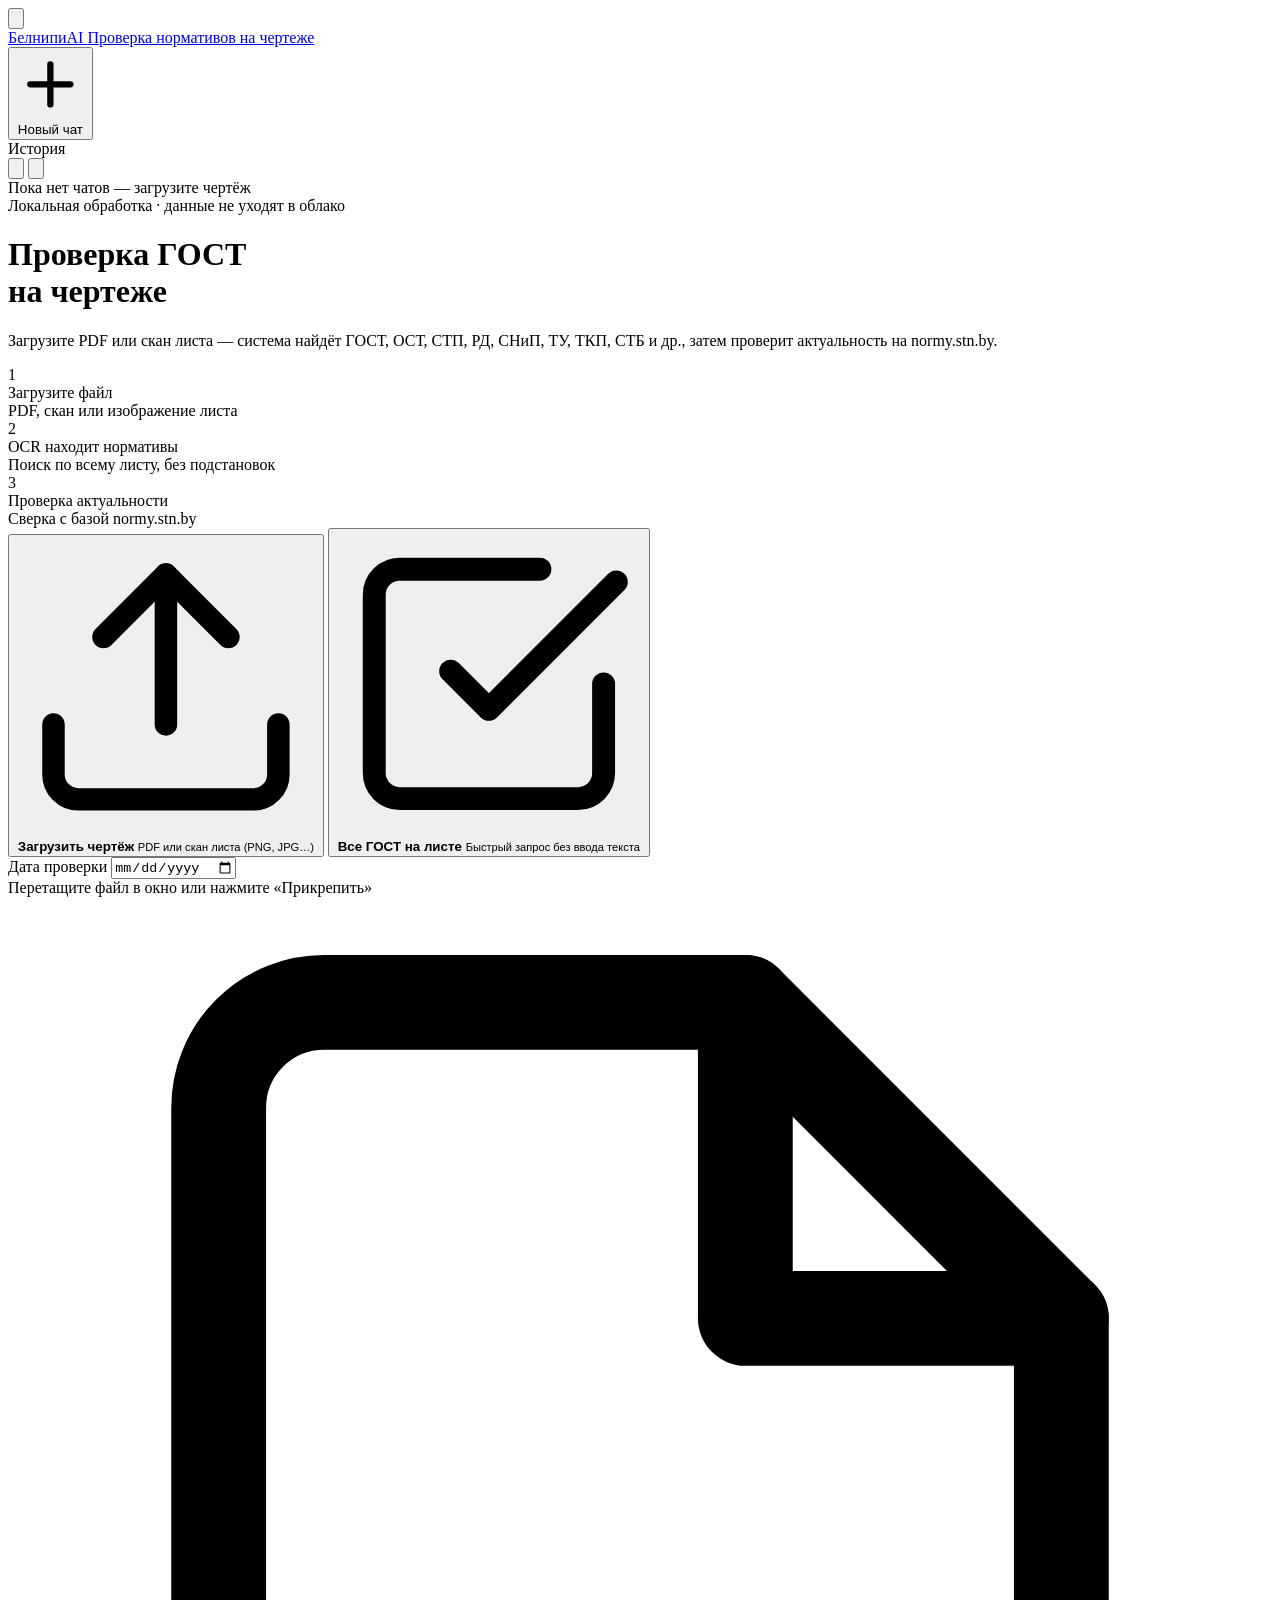
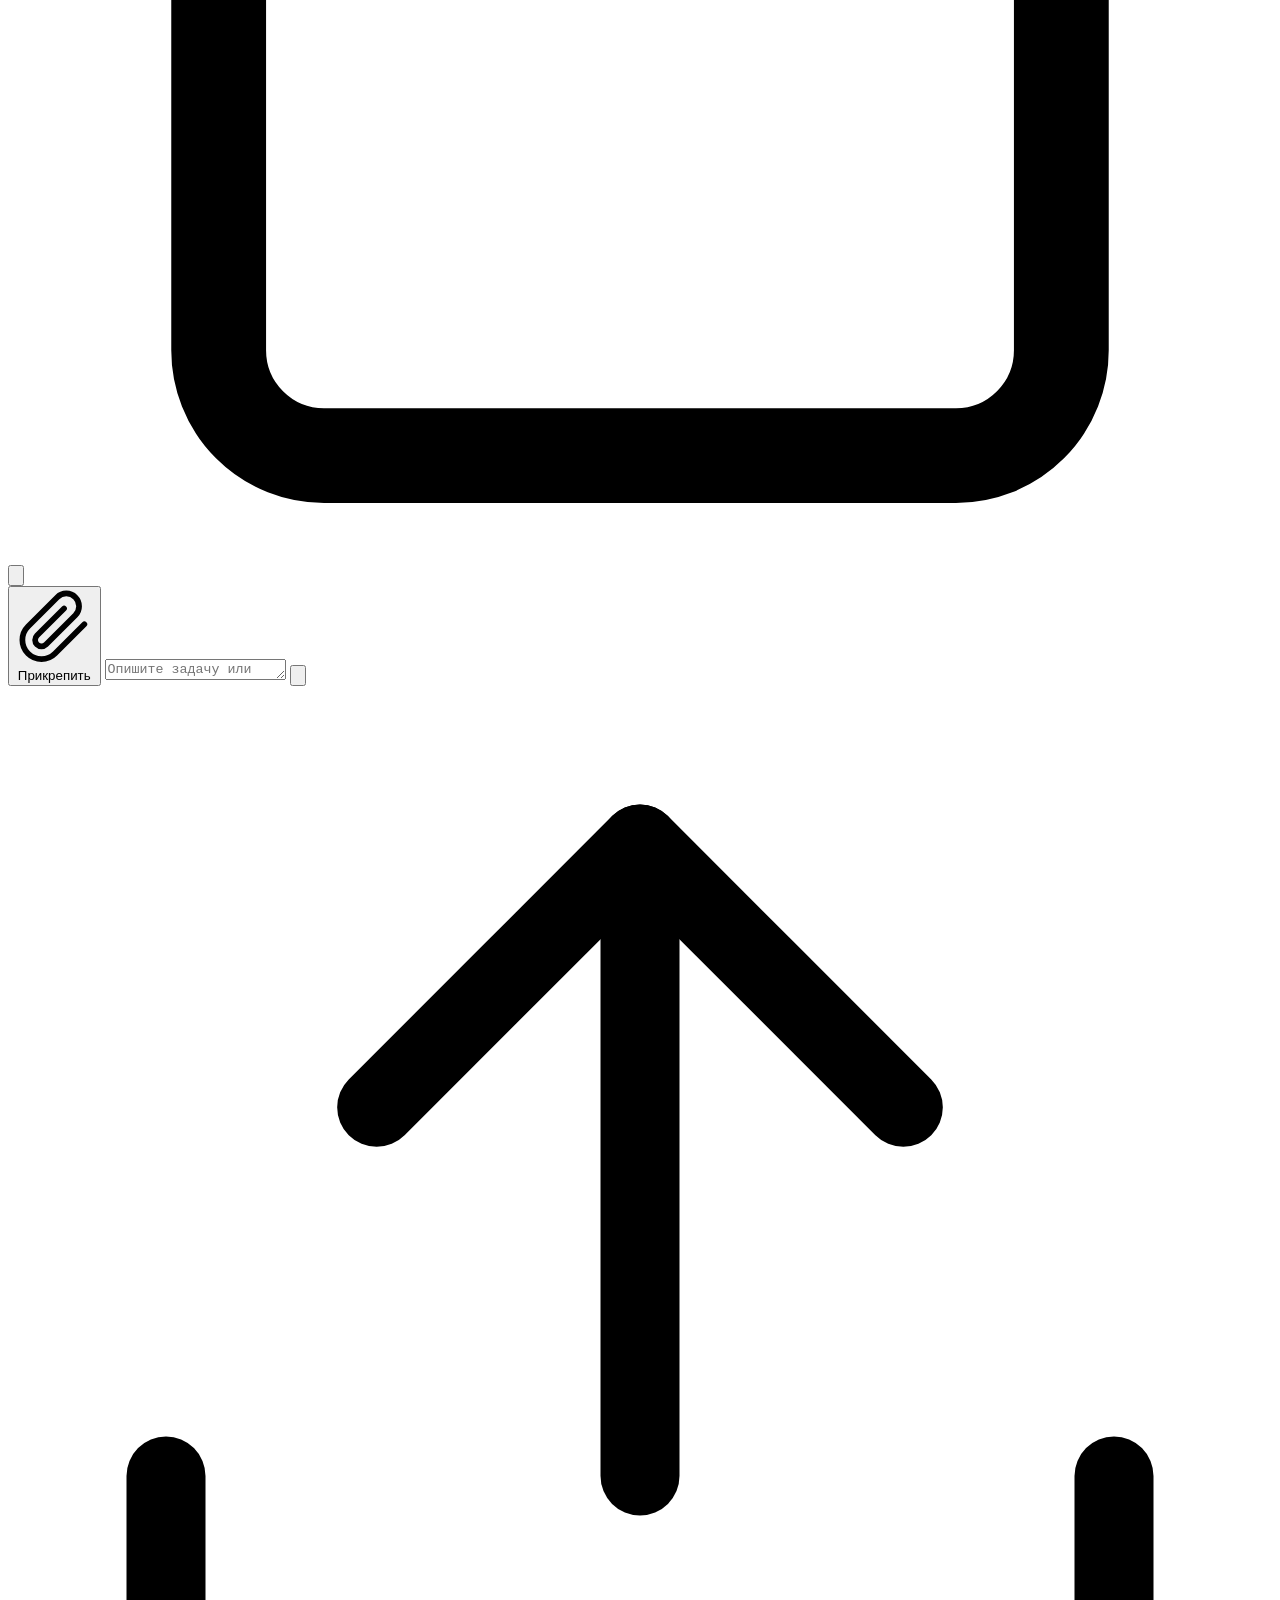
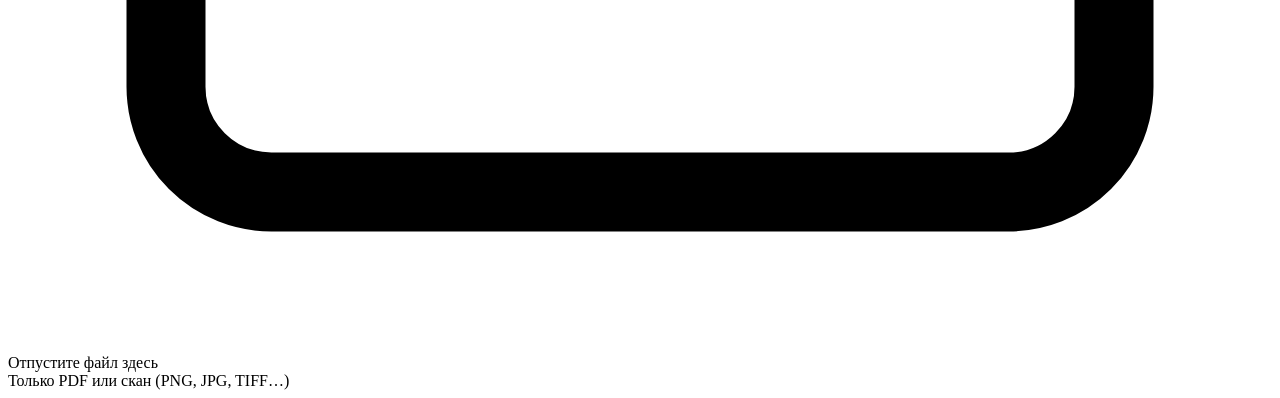
==== index.html @ c9fdc905 "Use STN-only lookup and fix large PDF processing" ====
<!DOCTYPE html>
<html lang="ru">
<head>
<meta charset="UTF-8">
<meta name="viewport" content="width=device-width, initial-scale=1.0">
<title>БелнипиAI — проверка ГОСТ</title>
<link rel="icon" type="image/png" href="/ico.png">
<link rel="preconnect" href="https://fonts.googleapis.com">
<link href="https://fonts.googleapis.com/css2?family=Plus+Jakarta+Sans:wght@400;500;600;700;800&display=swap" rel="stylesheet">
<link rel="stylesheet" href="/static/style.css?v=47">
</head>
<body>

<div class="shell">

  <header class="topbar">
    <div class="topbar-left">
      <button class="icon-btn nav-toggle" onclick="toggleNav()" title="Панель чатов" aria-label="Панель чатов">
        <svg viewBox="0 0 24 24" fill="none" stroke="currentColor" stroke-width="2" stroke-linecap="round"><line x1="3" y1="12" x2="21" y2="12"/><line x1="3" y1="6" x2="21" y2="6"/><line x1="3" y1="18" x2="21" y2="18"/></svg>
      </button>
      <a class="brand" href="/">
        <img src="/ico.png" alt="" class="brand-icon">
        <div class="brand-text">
          <span class="brand-name">БелнипиAI</span>
          <span class="brand-tag">Проверка нормативов на чертеже</span>
        </div>
      </a>
    </div>
    <div class="topbar-right">
      <button class="btn btn-primary btn-sm" onclick="newChat()">
        <svg viewBox="0 0 24 24" fill="none" stroke="currentColor" stroke-width="2.2" stroke-linecap="round"><line x1="12" y1="5" x2="12" y2="19"/><line x1="5" y1="12" x2="19" y2="12"/></svg>
        Новый чат
      </button>
    </div>
  </header>

  <div class="workspace">

    <aside class="nav">
      <div class="nav-section nav-section-grow">
        <div class="nav-section-head">
          <span class="nav-section-title">История</span>
          <div class="nav-section-actions">
            <button class="icon-btn icon-btn-ghost nav-collapse-btn" onclick="collapseNav()" title="Скрыть историю" aria-label="Скрыть историю">
              <svg viewBox="0 0 24 24" fill="none" stroke="currentColor" stroke-width="2" stroke-linecap="round" stroke-linejoin="round">
                <polyline points="15 18 9 12 15 6"/>
              </svg>
            </button>
            <button class="icon-btn icon-btn-ghost" onclick="deleteAllChats()" title="Удалить все чаты">
            <svg viewBox="0 0 24 24" fill="none" stroke="currentColor" stroke-width="2" stroke-linecap="round" stroke-linejoin="round">
              <polyline points="3 6 5 6 21 6"/><path d="M19 6l-1 14a2 2 0 01-2 2H8a2 2 0 01-2-2L5 6"/><path d="M10 11v6"/><path d="M14 11v6"/><path d="M9 6V4a1 1 0 011-1h4a1 1 0 011 1v2"/>
            </svg>
          </button>
          </div>
        </div>
        <div class="chats-list" id="chats-list">
          <div class="chats-empty">Пока нет чатов — загрузите чертёж</div>
        </div>
      </div>
    </aside>

    <main class="page">
      <div class="feed" id="chat-area">
        <div class="feed-inner" id="chat-inner">

          <div class="welcome" id="empty-state">
            <div class="welcome-hero">
              <div class="welcome-badge">Локальная обработка · данные не уходят в облако</div>
              <h1 class="welcome-title">Проверка ГОСТ<br>на чертеже</h1>
              <p class="welcome-sub">Загрузите PDF или скан листа — система найдёт ГОСТ, ОСТ, СТП, РД, СНиП, ТУ, ТКП, СТБ и др., затем проверит актуальность на normy.stn.by.</p>
            </div>

            <div class="steps">
              <div class="step-card">
                <div class="step-num">1</div>
                <div class="step-body">
                  <div class="step-title">Загрузите файл</div>
                  <div class="step-desc">PDF, скан или изображение листа</div>
                </div>
              </div>
              <div class="step-card">
                <div class="step-num">2</div>
                <div class="step-body">
                  <div class="step-title">OCR находит нормативы</div>
                  <div class="step-desc">Поиск по всему листу, без подстановок</div>
                </div>
              </div>
              <div class="step-card">
                <div class="step-num">3</div>
                <div class="step-body">
                  <div class="step-title">Проверка актуальности</div>
                  <div class="step-desc">Сверка с базой normy.stn.by</div>
                </div>
              </div>
            </div>

            <div class="welcome-actions">
              <button type="button" class="action-card action-card-primary" onclick="document.getElementById('file-input').click()">
                <span class="action-icon">
                  <svg viewBox="0 0 24 24" fill="none" stroke="currentColor" stroke-width="1.8" stroke-linecap="round" stroke-linejoin="round"><path d="M21 15v4a2 2 0 01-2 2H5a2 2 0 01-2-2v-4"/><polyline points="17 8 12 3 7 8"/><line x1="12" y1="3" x2="12" y2="15"/></svg>
                </span>
                <span class="action-text">
                  <strong>Загрузить чертёж</strong>
                  <small>PDF или скан листа (PNG, JPG…)</small>
                </span>
              </button>
              <button type="button" class="action-card" onclick="setPrompt('Проверка ГОСТ на листе')">
                <span class="action-icon">
                  <svg viewBox="0 0 24 24" fill="none" stroke="currentColor" stroke-width="1.8" stroke-linecap="round" stroke-linejoin="round"><path d="M9 11l3 3L22 4"/><path d="M21 12v7a2 2 0 01-2 2H5a2 2 0 01-2-2V5a2 2 0 012-2h11"/></svg>
                </span>
                <span class="action-text">
                  <strong>Все ГОСТ на листе</strong>
                  <small>Быстрый запрос без ввода текста</small>
                </span>
              </button>
            </div>
          </div>

        </div>
      </div>

      <div class="bar">
        <div class="bar-inner">
          <div class="composer-card" id="input-box">
            <div class="composer-toolbar">
              <div class="toolbar-group">
                <label class="form-field form-field-inline" for="check-date">
                  <span class="form-label">Дата проверки</span>
                  <input type="date" id="check-date" class="form-input check-date-input" title="Дата актуальности ГОСТ">
                </label>
              </div>
              <div class="toolbar-hint">Перетащите файл в окно или нажмите «Прикрепить»</div>
            </div>

            <div class="file-chip" id="file-preview">
              <div class="file-chip-icon">
                <svg viewBox="0 0 24 24" fill="none" stroke="currentColor" stroke-width="1.8" stroke-linecap="round" stroke-linejoin="round"><path d="M14 2H6a2 2 0 00-2 2v16a2 2 0 002 2h12a2 2 0 002-2V8z"/><polyline points="14 2 14 8 20 8"/></svg>
              </div>
              <div class="file-chip-info">
                <span class="file-chip-name" id="file-preview-name"></span>
                <span class="file-chip-size" id="file-preview-size"></span>
              </div>
              <button class="icon-btn icon-btn-ghost file-chip-rm" onclick="removeFile()" title="Удалить файл">
                <svg viewBox="0 0 24 24" fill="none" stroke="currentColor" stroke-width="2.5" stroke-linecap="round"><line x1="18" y1="6" x2="6" y2="18"/><line x1="6" y1="6" x2="18" y2="18"/></svg>
              </button>
            </div>
            <div class="file-preview-render" id="file-preview-render"></div>

            <div class="composer">
              <button class="attach" onclick="document.getElementById('file-input').click()" title="Прикрепить PDF или скан">
                <svg viewBox="0 0 24 24" fill="none" stroke="currentColor" stroke-width="1.8" stroke-linecap="round" stroke-linejoin="round">
                  <path d="M21.44 11.05l-9.19 9.19a6 6 0 01-8.49-8.49l9.19-9.19a4 4 0 015.66 5.66l-9.2 9.19a2 2 0 01-2.83-2.83l8.49-8.48"/>
                </svg>
                <span>Прикрепить</span>
              </button>
              <textarea id="input-field" placeholder="Опишите задачу или прикрепите чертёж, затем нажмите «Отправить»" rows="1"></textarea>
              <button class="send" id="send-btn" onclick="sendMessage()" title="Отправить">
                <svg viewBox="0 0 24 24" fill="none" stroke="currentColor" stroke-width="2.2" stroke-linecap="round" stroke-linejoin="round">
                  <line x1="22" y1="2" x2="11" y2="13"/><polygon points="22 2 15 22 11 13 2 9 22 2"/>
                </svg>
              </button>
            </div>
          </div>
        </div>
      </div>
    </main>
  </div>
</div>

<div class="drop" id="drop-overlay">
  <div class="drop-inner">
    <div class="drop-icon">
      <svg viewBox="0 0 24 24" fill="none" stroke="currentColor" stroke-width="1.5" stroke-linecap="round" stroke-linejoin="round"><path d="M21 15v4a2 2 0 01-2 2H5a2 2 0 01-2-2v-4"/><polyline points="17 8 12 3 7 8"/><line x1="12" y1="3" x2="12" y2="15"/></svg>
    </div>
    <div class="drop-ttl">Отпустите файл здесь</div>
    <div class="drop-sub">Только PDF или скан (PNG, JPG, TIFF…)</div>
  </div>
</div>

<div class="toast" id="toast"></div>

<input type="file" id="file-input" style="display:none"
  accept=".pdf,.png,.jpg,.jpeg,.webp,.gif,.tif,.tiff,.bmp">

<script src="https://cdn.jsdelivr.net/npm/marked/marked.min.js"></script>
<script src="https://cdn.jsdelivr.net/npm/pdfmake@0.2.15/build/pdfmake.min.js"></script>
<script src="https://cdn.jsdelivr.net/npm/pdfmake@0.2.15/build/vfs_fonts.js"></script>
<div class="modal-backdrop" id="confirm-modal" hidden>
  <div class="modal">
    <div class="modal-title" id="confirm-title">Подтверждение</div>
    <div class="modal-text" id="confirm-text"></div>
    <div class="modal-actions">
      <button class="btn btn-ghost" id="confirm-cancel">Отмена</button>
      <button class="btn btn-danger" id="confirm-ok">Удалить</button>
    </div>
  </div>
</div>

<script src="/static/app.js?v=72"></script>
</body>
</html>
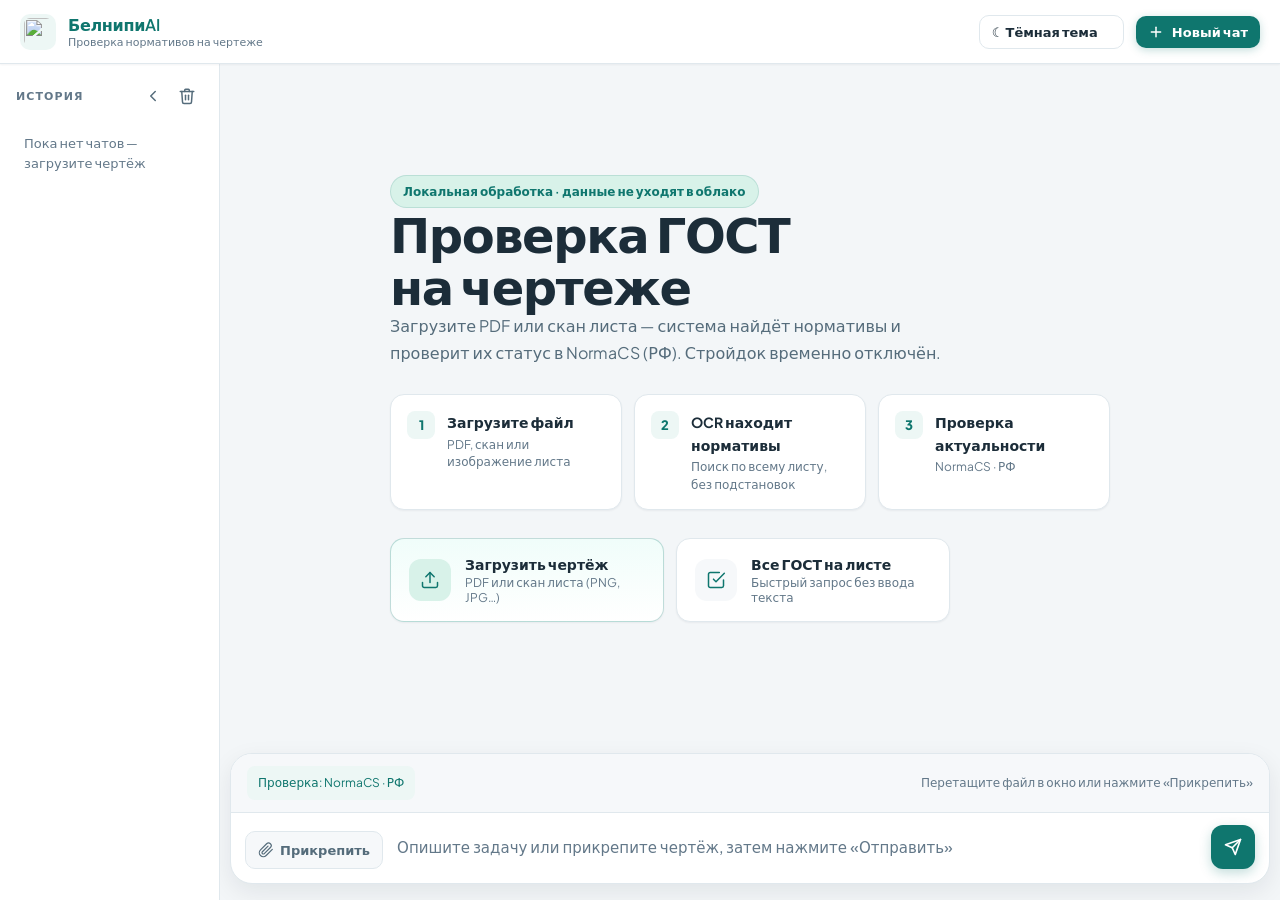
==== commit 8d553ea5: "Add resilient normative jobs and NormaCS-only review" ====
--- a/index.html
+++ b/index.html
@@ -7,7 +7,9 @@
 <link rel="icon" type="image/png" href="/ico.png">
 <link rel="preconnect" href="https://fonts.googleapis.com">
 <link href="https://fonts.googleapis.com/css2?family=Plus+Jakarta+Sans:wght@400;500;600;700;800&display=swap" rel="stylesheet">
-<link rel="stylesheet" href="/static/style.css?v=47">
+  <link rel="stylesheet" href="/static/style.css?v=51">
+  <script>try{document.documentElement.dataset.theme=localStorage.getItem('belener-theme')==='dark'?'dark':'light';}catch(e){document.documentElement.dataset.theme='light';}</script>
+  <link rel="stylesheet" href="/static/review.css?v=3">
 </head>
 <body>
 
@@ -27,6 +29,7 @@
       </a>
     </div>
     <div class="topbar-right">
+      <button type="button" class="btn btn-sm theme-toggle" id="theme-toggle" aria-pressed="false">Тёмная тема</button>
       <button class="btn btn-primary btn-sm" onclick="newChat()">
         <svg viewBox="0 0 24 24" fill="none" stroke="currentColor" stroke-width="2.2" stroke-linecap="round"><line x1="12" y1="5" x2="12" y2="19"/><line x1="5" y1="12" x2="19" y2="12"/></svg>
         Новый чат
@@ -67,7 +70,7 @@
             <div class="welcome-hero">
               <div class="welcome-badge">Локальная обработка · данные не уходят в облако</div>
               <h1 class="welcome-title">Проверка ГОСТ<br>на чертеже</h1>
-              <p class="welcome-sub">Загрузите PDF или скан листа — система найдёт ГОСТ, ОСТ, СТП, РД, СНиП, ТУ, ТКП, СТБ и др., затем проверит актуальность на normy.stn.by.</p>
+            <p class="welcome-sub">Загрузите PDF или скан листа — система найдёт нормативы и проверит их статус в NormaCS (РФ). Стройдок временно отключён.</p>
             </div>
 
             <div class="steps">
@@ -89,7 +92,7 @@
                 <div class="step-num">3</div>
                 <div class="step-body">
                   <div class="step-title">Проверка актуальности</div>
-                  <div class="step-desc">Сверка с базой normy.stn.by</div>
+                  <div class="step-desc">NormaCS · РФ</div>
                 </div>
               </div>
             </div>
@@ -124,10 +127,11 @@
           <div class="composer-card" id="input-box">
             <div class="composer-toolbar">
               <div class="toolbar-group">
-                <label class="form-field form-field-inline" for="check-date">
+                <label class="form-field form-field-inline" for="check-date" id="stn-check-date-field" hidden>
                   <span class="form-label">Дата проверки</span>
                   <input type="date" id="check-date" class="form-input check-date-input" title="Дата актуальности ГОСТ">
                 </label>
+                <span class="normacs-mode-badge" id="normacs-mode-badge">Проверка: NormaCS · РФ</span>
               </div>
               <div class="toolbar-hint">Перетащите файл в окно или нажмите «Прикрепить»</div>
             </div>
@@ -196,6 +200,7 @@
   </div>
 </div>
 
-<script src="/static/app.js?v=72"></script>
+  <script src="/static/review.js?v=3"></script>
+  <script src="/static/app.js?v=80"></script>
 </body>
 </html>
--- a/static/style.css
+++ b/static/style.css
@@ -0,0 +1,2100 @@
+*, *::before, *::after { box-sizing: border-box; margin: 0; padding: 0; }
+
+:root {
+  --bg: #f0f4f8;
+  --bg-subtle: #e7edf4;
+  --surface: #ffffff;
+  --surface-raised: #ffffff;
+  --surface-muted: #f7f9fc;
+  --border: #dde5ef;
+  --border-strong: #c8d4e3;
+  --text: #1a2332;
+  --text-secondary: #5a6b82;
+  --text-muted: #8b9bb0;
+  --accent: #0f766e;
+  --accent-hover: #0d9488;
+  --accent-soft: #ccfbf1;
+  --accent-muted: #e6faf7;
+  --primary: #1d4ed8;
+  --primary-soft: #dbeafe;
+  --bubble-user: linear-gradient(135deg, #0f766e, #115e59);
+  --shadow-sm: 0 1px 2px rgba(15, 23, 42, 0.05);
+  --shadow-md: 0 8px 24px rgba(15, 23, 42, 0.08);
+  --shadow-lg: 0 16px 48px rgba(15, 23, 42, 0.1);
+  --radius-sm: 10px;
+  --radius-md: 14px;
+  --radius-lg: 18px;
+  --radius-xl: 22px;
+  --red: #dc2626;
+  --green: #16a34a;
+  --amber: #d97706;
+  --norm-row-active: #e8f5ec;
+  --norm-row-canceled: #fce9ea;
+  --norm-row-replaced: #fff8e6;
+  --f: 'Plus Jakarta Sans', system-ui, sans-serif;
+  --topbar-h: 64px;
+  --sidebar-w: 300px;
+}
+
+html, body {
+  height: 100%;
+  font-family: var(--f);
+  font-size: 15px;
+  line-height: 1.6;
+  color: var(--text);
+  background: var(--bg);
+  -webkit-font-smoothing: antialiased;
+}
+
+body {
+  background:
+    radial-gradient(ellipse 80% 50% at 0% 0%, rgba(15, 118, 110, 0.06), transparent 50%),
+    radial-gradient(ellipse 60% 40% at 100% 0%, rgba(29, 78, 216, 0.05), transparent 45%),
+    var(--bg);
+}
+
+.shell {
+  display: flex;
+  flex-direction: column;
+  height: 100vh;
+  overflow: hidden;
+}
+
+/* ── Top bar ─────────────────────────────────────────────────────────────── */
+
+.topbar {
+  height: var(--topbar-h);
+  flex-shrink: 0;
+  display: flex;
+  align-items: center;
+  justify-content: space-between;
+  gap: 16px;
+  padding: 0 20px;
+  background: var(--surface);
+  border-bottom: 1px solid var(--border);
+  box-shadow: var(--shadow-sm);
+  z-index: 20;
+}
+
+.topbar-left,
+.topbar-right {
+  display: flex;
+  align-items: center;
+  gap: 12px;
+  min-width: 0;
+}
+
+.brand {
+  display: flex;
+  align-items: center;
+  gap: 12px;
+  text-decoration: none;
+  color: inherit;
+  min-width: 0;
+}
+
+.brand-icon {
+  width: 36px;
+  height: 36px;
+  border-radius: 10px;
+  object-fit: contain;
+  background: var(--accent-muted);
+  padding: 4px;
+}
+
+.brand-text {
+  display: flex;
+  flex-direction: column;
+  min-width: 0;
+}
+
+.brand-name {
+  font-size: 16px;
+  font-weight: 800;
+  letter-spacing: -0.02em;
+  color: var(--text);
+  line-height: 1.2;
+}
+
+.brand-tag {
+  font-size: 12px;
+  font-weight: 500;
+  color: var(--text-muted);
+  line-height: 1.2;
+}
+
+.status-pill {
+  display: flex;
+  align-items: center;
+  gap: 8px;
+  padding: 6px 12px;
+  border-radius: 999px;
+  background: var(--surface-muted);
+  border: 1px solid var(--border);
+}
+
+#stat-status {
+  font-size: 13px;
+  font-weight: 600;
+  color: var(--text-secondary);
+}
+
+.dot {
+  width: 8px;
+  height: 8px;
+  border-radius: 50%;
+  flex-shrink: 0;
+  background: var(--green);
+  box-shadow: 0 0 0 3px rgba(22, 163, 74, 0.15);
+  transition: background .3s;
+}
+
+.dot.off {
+  background: var(--red);
+  box-shadow: 0 0 0 3px rgba(220, 38, 38, 0.15);
+}
+
+.user-pill {
+  font-size: 12px;
+  font-weight: 700;
+  color: var(--accent);
+  background: var(--accent-soft);
+  border: 1px solid rgba(15, 118, 110, 0.15);
+  border-radius: 999px;
+  padding: 6px 12px;
+  max-width: 140px;
+  white-space: nowrap;
+  overflow: hidden;
+  text-overflow: ellipsis;
+}
+
+.btn {
+  display: inline-flex;
+  align-items: center;
+  gap: 8px;
+  border: none;
+  border-radius: var(--radius-sm);
+  font: 700 13px var(--f);
+  cursor: pointer;
+  transition: background .15s, transform .12s, box-shadow .15s;
+}
+
+.btn svg { width: 16px; height: 16px; flex-shrink: 0; }
+
+.btn-primary {
+  background: var(--accent);
+  color: #fff;
+  padding: 9px 14px;
+  box-shadow: 0 2px 8px rgba(15, 118, 110, 0.25);
+}
+
+.btn-primary:hover {
+  background: var(--accent-hover);
+  transform: translateY(-1px);
+}
+
+.btn-sm { padding: 8px 12px; }
+
+.icon-btn {
+  width: 38px;
+  height: 38px;
+  display: inline-flex;
+  align-items: center;
+  justify-content: center;
+  border: 1px solid var(--border);
+  border-radius: var(--radius-sm);
+  background: var(--surface);
+  color: var(--text-secondary);
+  cursor: pointer;
+  padding: 0;
+  transition: background .15s, color .15s, border-color .15s;
+}
+
+.icon-btn svg { width: 18px; height: 18px; }
+
+.icon-btn:hover {
+  background: var(--surface-muted);
+  color: var(--text);
+  border-color: var(--border-strong);
+}
+
+.icon-btn-ghost {
+  border-color: transparent;
+  background: transparent;
+  width: 32px;
+  height: 32px;
+}
+
+.icon-btn-ghost:hover {
+  background: rgba(220, 38, 38, 0.08);
+  color: var(--red);
+}
+
+.nav-toggle { display: none; }
+/* На десктопе кнопка меню нужна, если историю свернули — иначе её не открыть. */
+.shell.nav-collapsed .nav-toggle { display: inline-flex; }
+
+/* ── Workspace ─────────────────────────────────────────────────────────── */
+
+.workspace {
+  flex: 1;
+  display: flex;
+  min-height: 0;
+  overflow: hidden;
+}
+
+.nav {
+  width: var(--sidebar-w);
+  flex-shrink: 0;
+  display: flex;
+  flex-direction: column;
+  background: var(--surface);
+  border-right: 1px solid var(--border);
+  overflow: hidden;
+  transition: width .28s cubic-bezier(0.4, 0, 0.2, 1), margin .28s, opacity .2s;
+}
+
+.nav.collapsed {
+  width: 0;
+  opacity: 0;
+  pointer-events: none;
+  border-right-color: transparent;
+}
+
+.nav-section {
+  padding: 16px;
+  border-bottom: 1px solid var(--border);
+}
+
+.nav-section-grow {
+  flex: 1;
+  display: flex;
+  flex-direction: column;
+  min-height: 0;
+  border-bottom: none;
+}
+
+.nav-section-head {
+  display: flex;
+  align-items: center;
+  justify-content: space-between;
+  margin-bottom: 10px;
+}
+
+.nav-section-actions {
+  display: inline-flex;
+  align-items: center;
+  gap: 2px;
+}
+
+.nav-collapse-btn svg {
+  width: 18px;
+  height: 18px;
+}
+
+.nav-section-title {
+  font-size: 11px;
+  font-weight: 800;
+  letter-spacing: 0.1em;
+  text-transform: uppercase;
+  color: var(--text-muted);
+}
+
+.field-label {
+  font-size: 0;
+  height: 0;
+  overflow: hidden;
+  margin: 0;
+}
+
+/* ── Model select ──────────────────────────────────────────────────────── */
+
+.sel-wrap { position: relative; }
+
+.csel {
+  width: 100%;
+  display: flex;
+  align-items: center;
+  justify-content: space-between;
+  background: var(--surface-muted);
+  border: 1px solid var(--border);
+  color: var(--text);
+  font: 600 14px/1 var(--f);
+  padding: 11px 12px;
+  border-radius: var(--radius-sm);
+  cursor: pointer;
+  user-select: none;
+  transition: border-color .15s, box-shadow .15s, background .15s;
+}
+
+.csel:hover {
+  border-color: var(--border-strong);
+  background: var(--surface);
+}
+
+.csel.open {
+  border-color: var(--accent);
+  box-shadow: 0 0 0 3px rgba(15, 118, 110, 0.12);
+  background: var(--surface);
+}
+
+.csel-val { flex: 1; min-width: 0; }
+
+.csel-arr {
+  color: var(--text-muted);
+  line-height: 0;
+  flex-shrink: 0;
+  margin-left: 8px;
+}
+
+.csel-arr svg {
+  width: 16px;
+  height: 16px;
+  transition: transform .2s;
+}
+
+.csel.open .csel-arr svg { transform: rotate(180deg); }
+
+.csel-drop {
+  position: absolute;
+  top: calc(100% + 6px);
+  left: 0;
+  right: 0;
+  background: var(--surface);
+  border: 1px solid var(--border);
+  border-radius: var(--radius-md);
+  padding: 6px;
+  display: none;
+  z-index: 200;
+  box-shadow: var(--shadow-lg);
+  animation: fadeUp .15s ease;
+}
+
+.csel-drop.open { display: block; }
+
+.csel-opt {
+  padding: 10px 12px;
+  font: 600 14px var(--f);
+  color: var(--text);
+  cursor: pointer;
+  border-radius: 8px;
+  transition: background .12s;
+  position: relative;
+  padding-right: 32px;
+}
+
+.csel-opt:hover { background: var(--surface-muted); }
+
+.csel-opt.active {
+  background: var(--accent-muted);
+  color: var(--accent);
+}
+
+.csel-opt.active::after {
+  content: "✓";
+  position: absolute;
+  right: 12px;
+  top: 50%;
+  transform: translateY(-50%);
+  font-size: 13px;
+  font-weight: 800;
+  color: var(--accent);
+}
+
+.auto-model-badge {
+  display: none;
+  flex-direction: row;
+  align-items: center;
+  gap: 5px;
+  margin-top: 8px;
+  padding: 4px 10px;
+  border-radius: 999px;
+  background: var(--primary-soft);
+  border: 1px solid rgba(29, 78, 216, 0.15);
+  animation: fadeUp .18s ease;
+  cursor: help;
+}
+
+.auto-model-label {
+  font-size: 10px;
+  font-weight: 700;
+  letter-spacing: 0.08em;
+  text-transform: uppercase;
+  color: var(--text-muted);
+}
+
+.auto-model-name {
+  font-size: 11px;
+  font-weight: 800;
+  color: var(--primary);
+}
+
+/* ── Chats list ────────────────────────────────────────────────────────── */
+
+.chats-list {
+  flex: 1;
+  overflow-y: auto;
+  display: flex;
+  flex-direction: column;
+  gap: 4px;
+  min-height: 0;
+}
+
+.chats-list::-webkit-scrollbar { width: 5px; }
+.chats-list::-webkit-scrollbar-thumb { background: var(--border-strong); border-radius: 999px; }
+
+.chats-empty {
+  font-size: 13px;
+  color: var(--text-muted);
+  padding: 12px 8px;
+  line-height: 1.5;
+}
+
+.chat-item {
+  display: flex;
+  align-items: center;
+  gap: 8px;
+  padding: 10px 12px;
+  border-radius: var(--radius-sm);
+  cursor: pointer;
+  transition: background .12s, border-color .12s;
+  border: 1px solid transparent;
+}
+
+.chat-item:hover { background: var(--surface-muted); }
+
+.chat-item.active {
+  background: var(--accent-muted);
+  border-color: rgba(15, 118, 110, 0.18);
+}
+
+.chat-item-title {
+  flex: 1;
+  min-width: 0;
+  font-size: 13px;
+  font-weight: 600;
+  color: var(--text);
+  white-space: nowrap;
+  overflow: hidden;
+  text-overflow: ellipsis;
+}
+
+.chat-item-del {
+  flex-shrink: 0;
+  background: none;
+  border: none;
+  color: var(--text-muted);
+  cursor: pointer;
+  width: 26px;
+  height: 26px;
+  border-radius: 7px;
+  display: none;
+  align-items: center;
+  justify-content: center;
+  padding: 0;
+  transition: background .12s, color .12s;
+}
+
+.chat-item:hover .chat-item-del { display: flex; }
+.chat-item-del:hover { background: rgba(220, 38, 38, 0.1); color: var(--red); }
+.chat-item-del svg { width: 13px; height: 13px; }
+
+/* ── Main page ─────────────────────────────────────────────────────────── */
+
+.page {
+  flex: 1;
+  min-width: 0;
+  display: flex;
+  flex-direction: column;
+  overflow: hidden;
+  background: var(--bg);
+}
+
+.feed {
+  flex: 1;
+  overflow-y: auto;
+  overflow-x: hidden;
+  scroll-behavior: smooth;
+}
+
+.system-banner {
+  margin: 16px auto 0;
+  width: min(calc(100% - 40px), 920px);
+  padding: 10px 14px;
+  border-radius: var(--radius-md);
+  border: 1px solid var(--border);
+  font-size: 13px;
+  font-weight: 600;
+  box-shadow: var(--shadow-sm);
+}
+
+.system-banner[hidden] { display: none; }
+.system-banner.ok { background: #f0fdf4; color: #166534; border-color: rgba(22, 163, 74, 0.22); }
+.system-banner.warn { background: #fffbeb; color: #92400e; border-color: rgba(217, 119, 6, 0.25); }
+
+.feed::-webkit-scrollbar { width: 6px; }
+.feed::-webkit-scrollbar-thumb { background: var(--border-strong); border-radius: 999px; }
+
+.feed-inner {
+  width: min(100%, 1680px);
+  margin: 0 auto;
+  padding: 20px 10px 16px;
+  min-height: 100%;
+  display: flex;
+  flex-direction: column;
+}
+
+/* ── Welcome ───────────────────────────────────────────────────────────── */
+
+.welcome {
+  flex: 1;
+  display: flex;
+  flex-direction: column;
+  justify-content: center;
+  gap: 28px;
+  padding: 20px 0 40px;
+  animation: fadeUp .35s ease;
+  width: min(100%, 720px);
+  margin: 0 auto;
+}
+
+.welcome-badge {
+  display: inline-flex;
+  align-self: flex-start;
+  font-size: 12px;
+  font-weight: 700;
+  color: var(--accent);
+  background: var(--accent-soft);
+  border: 1px solid rgba(15, 118, 110, 0.15);
+  border-radius: 999px;
+  padding: 6px 12px;
+}
+
+.welcome-title {
+  font-size: clamp(32px, 4vw, 48px);
+  font-weight: 800;
+  letter-spacing: -0.03em;
+  line-height: 1.08;
+  color: var(--text);
+  max-width: 520px;
+}
+
+.welcome-sub {
+  font-size: 16px;
+  color: var(--text-secondary);
+  max-width: 560px;
+  line-height: 1.7;
+}
+
+.steps {
+  display: grid;
+  grid-template-columns: repeat(3, 1fr);
+  gap: 12px;
+  max-width: 720px;
+}
+
+.step-card {
+  display: flex;
+  gap: 12px;
+  padding: 16px;
+  background: var(--surface);
+  border: 1px solid var(--border);
+  border-radius: var(--radius-md);
+  box-shadow: var(--shadow-sm);
+}
+
+.step-num {
+  width: 28px;
+  height: 28px;
+  border-radius: 8px;
+  background: var(--accent-muted);
+  color: var(--accent);
+  font-size: 13px;
+  font-weight: 800;
+  display: flex;
+  align-items: center;
+  justify-content: center;
+  flex-shrink: 0;
+}
+
+.step-title {
+  font-size: 14px;
+  font-weight: 700;
+  color: var(--text);
+  margin-bottom: 2px;
+}
+
+.step-desc {
+  font-size: 12px;
+  color: var(--text-muted);
+  line-height: 1.45;
+}
+
+.welcome-actions {
+  display: grid;
+  grid-template-columns: 1fr 1fr;
+  gap: 12px;
+  max-width: 560px;
+}
+
+.action-card {
+  display: flex;
+  align-items: center;
+  gap: 14px;
+  padding: 16px 18px;
+  background: var(--surface);
+  border: 1px solid var(--border);
+  border-radius: var(--radius-md);
+  cursor: pointer;
+  text-align: left;
+  font-family: var(--f);
+  transition: border-color .15s, box-shadow .15s, transform .12s;
+  box-shadow: var(--shadow-sm);
+}
+
+.action-card:hover {
+  border-color: var(--border-strong);
+  box-shadow: var(--shadow-md);
+  transform: translateY(-1px);
+}
+
+.action-card-primary {
+  border-color: rgba(15, 118, 110, 0.25);
+  background: linear-gradient(180deg, #f0fdfa, #ffffff);
+}
+
+.action-card-primary:hover {
+  border-color: var(--accent);
+}
+
+.action-icon {
+  width: 42px;
+  height: 42px;
+  border-radius: 12px;
+  background: var(--surface-muted);
+  color: var(--accent);
+  display: flex;
+  align-items: center;
+  justify-content: center;
+  flex-shrink: 0;
+}
+
+.action-icon svg { width: 20px; height: 20px; }
+
+.action-card-primary .action-icon {
+  background: var(--accent-soft);
+}
+
+.action-text {
+  display: flex;
+  flex-direction: column;
+  gap: 2px;
+  min-width: 0;
+}
+
+.action-text strong {
+  font-size: 14px;
+  font-weight: 700;
+  color: var(--text);
+}
+
+.action-text small {
+  font-size: 12px;
+  color: var(--text-muted);
+}
+
+.chip {
+  border: 1px solid var(--border);
+  background: var(--surface);
+  color: var(--text);
+  font: 600 14px/1 var(--f);
+  padding: 10px 16px;
+  border-radius: 999px;
+  cursor: pointer;
+  transition: background .15s, border-color .15s;
+}
+
+.chip:hover {
+  background: var(--surface-muted);
+  border-color: var(--border-strong);
+}
+
+.welcome-chips {
+  display: flex;
+  flex-wrap: wrap;
+  gap: 10px;
+}
+
+/* ── Messages ──────────────────────────────────────────────────────────── */
+
+.msg {
+  display: flex;
+  gap: 12px;
+  margin-bottom: 6px;
+  animation: fadeUp .2s ease;
+  min-width: 0;
+  max-width: 100%;
+}
+
+.msg + .msg.assistant,
+.msg.assistant + .msg.user,
+.msg.user + .msg.assistant {
+  margin-top: 16px;
+}
+
+.msg.user { justify-content: flex-end; }
+
+.msg.user .msg-avatar,
+.msg.user .msg-role { display: none; }
+
+.msg.user .msg-body {
+  width: min(100%, 680px);
+  display: flex;
+  flex-direction: column;
+  align-items: flex-end;
+}
+
+.msg.user .msg-content {
+  width: fit-content;
+  max-width: min(85%, 640px);
+  overflow-wrap: break-word;
+  word-break: break-word;
+  background: var(--bubble-user);
+  color: #fff;
+  border-radius: 18px 18px 6px 18px;
+  padding: 12px 16px;
+  font-size: 15px;
+  line-height: 1.65;
+  box-shadow: 0 4px 16px rgba(15, 118, 110, 0.2);
+}
+
+.msg.assistant {
+  align-items: flex-start;
+  gap: 12px;
+}
+
+.msg.assistant .msg-avatar {
+  width: 34px;
+  height: 34px;
+  border-radius: 10px;
+  background: var(--surface);
+  border: 1px solid var(--border);
+  display: flex;
+  align-items: center;
+  justify-content: center;
+  flex-shrink: 0;
+  box-shadow: var(--shadow-sm);
+}
+
+.msg.assistant .msg-body {
+  flex: 1;
+  min-width: 0;
+  max-width: min(100%, 820px);
+  background: var(--surface);
+  border: 1px solid var(--border);
+  border-radius: var(--radius-lg);
+  padding: 16px 18px;
+  box-shadow: var(--shadow-sm);
+}
+
+.msg.assistant .msg-body:has(.normative-workspace) {
+  max-width: 100%;
+  width: 100%;
+}
+
+.msg.assistant .msg-role {
+  font-size: 11px;
+  font-weight: 800;
+  letter-spacing: 0.08em;
+  text-transform: uppercase;
+  color: var(--text-muted);
+  margin-bottom: 8px;
+}
+
+.msg.assistant .msg-content {
+  width: 100%;
+  font-size: 15px;
+  line-height: 1.75;
+  color: var(--text);
+}
+
+.progress-card {
+  padding: 12px;
+  background: var(--surface-muted);
+  border: 1px solid var(--border);
+  border-radius: var(--radius-md);
+}
+
+.progress-head {
+  display: flex;
+  align-items: center;
+  justify-content: space-between;
+  gap: 12px;
+  margin-bottom: 8px;
+}
+
+.progress-stage {
+  font-size: 12px;
+  font-weight: 800;
+  letter-spacing: 0.08em;
+  text-transform: uppercase;
+  color: var(--accent);
+}
+
+.progress-value {
+  font-size: 12px;
+  font-weight: 800;
+  color: var(--text-muted);
+}
+
+.progress-track {
+  height: 2px;
+  background: var(--border);
+  border-radius: 1px;
+  overflow: hidden;
+  position: relative;
+}
+
+.progress-fill {
+  height: 100%;
+  width: 0;
+  background: var(--primary);
+  border-radius: 1px;
+  transition: width .35s ease;
+}
+
+.progress-fill.indeterminate {
+  width: 30%;
+  background: var(--primary);
+  position: absolute;
+  animation: indeterminateAnimation 1.5s infinite ease-in-out;
+}
+
+@keyframes indeterminateAnimation {
+  0% { left: -30%; }
+  100% { left: 100%; }
+}
+
+.progress-status {
+  margin-top: 8px;
+  font-size: 13px;
+  color: var(--text-secondary);
+}
+
+.msg-file-badge {
+  display: inline-flex;
+  align-items: center;
+  gap: 8px;
+  background: rgba(255, 255, 255, 0.18);
+  border: 1px solid rgba(255, 255, 255, 0.25);
+  padding: 6px 10px;
+  border-radius: 999px;
+  font-size: 12px;
+  font-weight: 700;
+  color: rgba(255, 255, 255, 0.95);
+  max-width: 100%;
+}
+
+.msg-file-name {
+  max-width: 280px;
+  overflow: hidden;
+  text-overflow: ellipsis;
+  white-space: nowrap;
+}
+
+.msg-file-open {
+  display: inline-flex;
+  align-items: center;
+  justify-content: center;
+  padding: 3px 8px;
+  border-radius: 999px;
+  background: rgba(255, 255, 255, 0.24);
+  color: #fff;
+  text-decoration: none;
+  font-size: 11px;
+  font-weight: 800;
+  letter-spacing: 0.02em;
+  flex-shrink: 0;
+}
+
+.msg-file-open:hover {
+  background: rgba(255, 255, 255, 0.32);
+}
+
+.msg-user-stack {
+  display: flex;
+  flex-direction: column;
+  align-items: flex-start;
+  gap: 8px;
+  min-width: 0;
+}
+
+.msg-user-text {
+  font-size: 15px;
+  line-height: 1.65;
+  color: #fff;
+}
+
+.msg-content td.stn-ok { color: var(--green); font-weight: 700; }
+.msg-content td.stn-cancel { color: var(--red); font-weight: 700; }
+.msg-content td.stn-warn { color: var(--amber); font-weight: 700; }
+.msg-content td.stn-miss { color: var(--text-muted); }
+
+.msg.assistant .msg-content h1,
+.msg.assistant .msg-content h2,
+.msg.assistant .msg-content h3 {
+  font-weight: 800;
+  color: var(--text);
+  margin: 16px 0 8px;
+}
+
+.msg.assistant .msg-content h1 { font-size: 22px; }
+.msg.assistant .msg-content h2 { font-size: 18px; }
+.msg.assistant .msg-content h3 { font-size: 15px; color: var(--text-secondary); }
+.msg.assistant .msg-content h4,
+.msg.assistant .msg-content .pdf-preview-sheet-title {
+  font-size: 14px;
+  font-weight: 700;
+  margin: 14px 0 8px;
+  color: var(--text-secondary);
+}
+
+.msg.assistant .msg-content p { margin-bottom: 10px; }
+.msg.assistant .msg-content ul,
+.msg.assistant .msg-content ol { padding-left: 20px; margin-bottom: 10px; }
+.msg.assistant .msg-content li { margin-bottom: 4px; }
+
+.msg.assistant .msg-content code {
+  font: 13px/1.4 'Consolas', monospace;
+  background: var(--surface-muted);
+  color: var(--text);
+  padding: 2px 6px;
+  border-radius: 6px;
+  border: 1px solid var(--border);
+}
+
+.msg.assistant .msg-content pre {
+  background: #1e293b;
+  border-radius: var(--radius-md);
+  padding: 14px 16px;
+  overflow-x: auto;
+  margin: 12px 0;
+}
+
+.msg.assistant .msg-content pre code {
+  background: none;
+  border: none;
+  padding: 0;
+  color: #e2e8f0;
+}
+
+.msg.assistant .msg-content blockquote {
+  border-left: 3px solid var(--accent);
+  padding-left: 14px;
+  color: var(--text-secondary);
+  margin-bottom: 10px;
+}
+
+.msg.assistant .msg-content strong { font-weight: 700; }
+.msg.assistant .msg-content a { color: var(--primary); }
+
+.table-outer { margin: 12px 0 14px; }
+
+.table-tools {
+  display: flex;
+  justify-content: flex-end;
+  padding: 0 2px 6px;
+}
+
+.table-wrap {
+  overflow-x: auto;
+  border: 1px solid var(--border);
+  border-radius: var(--radius-md);
+  background: var(--surface-muted);
+}
+
+.table-wrap::-webkit-scrollbar { height: 6px; }
+.table-wrap::-webkit-scrollbar-thumb { background: var(--border-strong); border-radius: 999px; }
+
+.tcbtn {
+  width: 30px;
+  height: 30px;
+  border-radius: 8px;
+  display: flex;
+  align-items: center;
+  justify-content: center;
+  background: var(--surface);
+  border: 1px solid var(--border);
+  color: var(--text-secondary);
+  cursor: pointer;
+  transition: background .15s, color .15s;
+}
+
+.tcbtn:hover { background: var(--surface-muted); color: var(--text); }
+.tcbtn.ok { background: #f0fdf4; border-color: rgba(22, 163, 74, 0.3); color: var(--green); }
+.tcbtn svg { width: 14px; height: 14px; }
+
+.msg.assistant .msg-content table {
+  width: 100%;
+  min-width: 0;
+  margin: 0;
+  border-collapse: separate;
+  border-spacing: 0;
+  font-size: 13px;
+}
+
+/* Таблица нормативов — отдельная сетка, не наследует width:100% от правила выше */
+.msg.assistant .msg-content .normative-table-container table {
+  width: 936px !important;
+  min-width: 936px !important;
+  max-width: 936px !important;
+  table-layout: fixed !important;
+  border-collapse: collapse !important;
+}
+
+.msg.assistant .msg-content .normative-table-container th,
+.msg.assistant .msg-content .normative-table-container td {
+  padding: 6px 6px !important;
+  border-bottom: 1px solid var(--border) !important;
+  vertical-align: middle !important;
+}
+
+.msg.assistant .msg-content .normative-table-container th {
+  background: var(--accent) !important;
+  color: #fff !important;
+  text-align: center !important;
+}
+
+.msg.assistant .msg-content .normative-table-container tbody td {
+  background-color: #ffffff !important;
+  color: var(--text) !important;
+}
+
+.msg.assistant .msg-content .normative-table-container tbody tr:nth-child(even) td {
+  background-color: #ffffff !important;
+}
+
+.msg.assistant .msg-content .normative-table-container tr.row-active td {
+  background-color: var(--norm-row-active) !important;
+}
+
+.msg.assistant .msg-content .normative-table-container tr.row-canceled td {
+  background-color: var(--norm-row-canceled) !important;
+}
+
+.msg.assistant .msg-content .normative-table-container tbody tr:hover td {
+  filter: none;
+}
+
+.msg.assistant .msg-content .normative-table-container tbody tr.row-preview-focus td {
+  outline: 2px solid rgba(29, 78, 216, 0.35);
+  outline-offset: -2px;
+}
+
+.msg.assistant .msg-content th {
+  background: var(--surface);
+  padding: 10px 12px;
+  border-bottom: 1px solid var(--border);
+  font-weight: 700;
+  color: var(--text);
+  text-align: left;
+}
+
+.msg.assistant .msg-content td {
+  padding: 10px 12px;
+  color: var(--text);
+  border-bottom: 1px solid var(--border);
+  vertical-align: top;
+  word-break: break-word;
+}
+
+.msg.assistant .msg-content tbody tr:nth-child(even) td {
+  background: rgba(255, 255, 255, 0.5);
+}
+
+.msg.assistant .msg-content .normative-table-container tbody tr:nth-child(even) td,
+.msg.assistant .msg-content .normative-table-container tbody tr td {
+  background-color: #ffffff;
+}
+
+.msg.assistant .msg-content tbody tr.row-stn-cancel td {
+  background: rgba(220, 38, 38, 0.09) !important;
+}
+
+.msg.assistant .msg-content tbody tr.row-stn-warn td {
+  background: rgba(217, 119, 6, 0.08) !important;
+}
+
+.msg.assistant .msg-content tbody tr:last-child td { border-bottom: none; }
+.msg.assistant .msg-content hr { border: none; border-top: 1px solid var(--border); margin: 14px 0; }
+
+.cursor {
+  display: inline-block;
+  width: 2px;
+  height: 14px;
+  background: var(--accent);
+  margin-left: 2px;
+  animation: blink .8s step-end infinite;
+  vertical-align: text-bottom;
+}
+
+@keyframes blink { 0%,100%{opacity:1}50%{opacity:0} }
+
+.extract-status {
+  display: block;
+  margin-top: 6px;
+  color: var(--text-muted);
+  font-size: 13px;
+}
+
+/* ── Composer ──────────────────────────────────────────────────────────── */
+
+.bar {
+  flex-shrink: 0;
+  padding: 0 10px 16px;
+  background: linear-gradient(180deg, transparent, var(--bg) 30%);
+}
+
+.bar-inner {
+  max-width: min(100%, 920px);
+  margin: 0 auto;
+}
+
+.composer-card {
+  background: var(--surface);
+  border: 1px solid var(--border);
+  border-radius: var(--radius-xl);
+  box-shadow: var(--shadow-md);
+  overflow: hidden;
+}
+
+.composer-toolbar {
+  display: flex;
+  align-items: center;
+  justify-content: space-between;
+  gap: 12px;
+  padding: 12px 16px;
+  background: var(--surface-muted);
+  border-bottom: 1px solid var(--border);
+  flex-wrap: wrap;
+}
+
+.toolbar-hint {
+  font-size: 12px;
+  color: var(--text-muted);
+  font-weight: 500;
+}
+
+.form-field {
+  display: flex;
+  flex-direction: column;
+  gap: 4px;
+}
+
+.form-field-inline {
+  flex-direction: row;
+  align-items: center;
+  gap: 10px;
+}
+
+.toolbar-group {
+  display: flex;
+  align-items: center;
+  gap: 14px;
+  flex-wrap: wrap;
+}
+
+.form-check {
+  cursor: pointer;
+  user-select: none;
+  gap: 8px;
+}
+
+.form-check-input {
+  width: 16px;
+  height: 16px;
+  margin: 0;
+  accent-color: var(--accent);
+  cursor: pointer;
+  flex-shrink: 0;
+}
+
+.form-label,
+.check-date-label {
+  font-size: 12px;
+  font-weight: 700;
+  color: var(--text-secondary);
+  white-space: nowrap;
+}
+
+.form-input,
+.check-date-input {
+  font: 600 13px var(--f);
+  color: var(--text);
+  background: var(--surface);
+  border: 1px solid var(--border);
+  border-radius: 8px;
+  padding: 7px 10px;
+  min-width: 150px;
+  transition: border-color .15s, box-shadow .15s;
+}
+
+.form-input:focus,
+.check-date-input:focus {
+  outline: none;
+  border-color: var(--accent);
+  box-shadow: 0 0 0 3px rgba(15, 118, 110, 0.12);
+}
+
+.file-chip {
+  display: none;
+  align-items: center;
+  gap: 12px;
+  margin: 12px 16px 0;
+  padding: 10px 12px;
+  background: var(--accent-muted);
+  border: 1px solid rgba(15, 118, 110, 0.2);
+  border-radius: var(--radius-sm);
+  animation: fadeUp .15s ease;
+}
+
+.file-chip.show { display: flex; }
+
+.file-chip-icon {
+  width: 36px;
+  height: 36px;
+  border-radius: 9px;
+  background: var(--surface);
+  color: var(--accent);
+  display: flex;
+  align-items: center;
+  justify-content: center;
+  flex-shrink: 0;
+}
+
+.file-chip-icon svg { width: 18px; height: 18px; }
+
+.file-chip-info {
+  flex: 1;
+  min-width: 0;
+  display: flex;
+  flex-direction: column;
+  gap: 1px;
+}
+
+.file-chip-name {
+  font-size: 13px;
+  font-weight: 700;
+  color: var(--text);
+  white-space: nowrap;
+  overflow: hidden;
+  text-overflow: ellipsis;
+}
+
+.file-chip-size {
+  font-size: 11px;
+  color: var(--text-muted);
+}
+
+.composer {
+  display: flex;
+  align-items: flex-end;
+  gap: 10px;
+  padding: 12px 14px 14px;
+}
+
+.attach {
+  display: inline-flex;
+  align-items: center;
+  gap: 6px;
+  background: var(--surface-muted);
+  border: 1px solid var(--border);
+  color: var(--text-secondary);
+  cursor: pointer;
+  padding: 10px 12px;
+  border-radius: var(--radius-sm);
+  font: 600 13px var(--f);
+  flex-shrink: 0;
+  transition: background .15s, color .15s, border-color .15s;
+}
+
+.attach svg { width: 16px; height: 16px; }
+
+.attach:hover {
+  background: var(--accent-muted);
+  color: var(--accent);
+  border-color: rgba(15, 118, 110, 0.25);
+}
+
+#input-field {
+  flex: 1;
+  background: none;
+  border: none;
+  outline: none;
+  color: var(--text);
+  font: 500 15px/1.55 var(--f);
+  padding: 10px 4px;
+  resize: none;
+  min-height: 44px;
+  max-height: 160px;
+}
+
+#input-field::placeholder { color: var(--text-muted); }
+
+.send {
+  background: var(--accent);
+  border: none;
+  color: #fff;
+  width: 44px;
+  height: 44px;
+  border-radius: 12px;
+  cursor: pointer;
+  flex-shrink: 0;
+  display: flex;
+  align-items: center;
+  justify-content: center;
+  transition: background .15s, transform .12s;
+  box-shadow: 0 4px 12px rgba(15, 118, 110, 0.25);
+}
+
+.send:hover {
+  background: var(--accent-hover);
+  transform: scale(1.04);
+}
+
+.send:disabled {
+  background: var(--border-strong);
+  cursor: not-allowed;
+  transform: none;
+  box-shadow: none;
+}
+
+.send.stop {
+  background: var(--red);
+  box-shadow: 0 4px 12px rgba(220, 38, 38, 0.25);
+}
+
+.send svg { width: 18px; height: 18px; }
+
+/* ── Drop overlay ─────────────────────────────────────────────────────── */
+
+.drop {
+  position: fixed;
+  inset: 0;
+  z-index: 1000;
+  background: rgba(15, 23, 42, 0.55);
+  display: none;
+  align-items: center;
+  justify-content: center;
+  backdrop-filter: blur(6px);
+  pointer-events: none;
+}
+
+.drop.show { display: flex; }
+
+.drop-inner {
+  text-align: center;
+  padding: 40px 48px;
+  border-radius: var(--radius-xl);
+  border: 2px dashed rgba(255, 255, 255, 0.5);
+  background: rgba(255, 255, 255, 0.08);
+}
+
+.drop-icon {
+  width: 64px;
+  height: 64px;
+  margin: 0 auto 16px;
+  color: #fff;
+}
+
+.drop-icon svg { width: 100%; height: 100%; }
+
+.drop-ttl {
+  font-size: 22px;
+  font-weight: 800;
+  color: #fff;
+}
+
+.drop-sub {
+  font-size: 14px;
+  color: rgba(255, 255, 255, 0.7);
+  margin-top: 6px;
+}
+
+/* ── Toast & misc ─────────────────────────────────────────────────────── */
+
+.toast {
+  position: fixed;
+  bottom: 24px;
+  right: 24px;
+  z-index: 2000;
+  background: var(--surface);
+  border: 1px solid var(--border);
+  box-shadow: var(--shadow-lg);
+  padding: 12px 16px;
+  border-radius: var(--radius-md);
+  font-size: 14px;
+  font-weight: 600;
+  color: var(--text);
+  display: none;
+  animation: fadeUp .2s ease;
+}
+
+.toast.show { display: block; }
+.toast.error { border-color: rgba(220, 38, 38, 0.3); color: var(--red); }
+
+.code-wrap { position: relative; }
+
+.cbtn {
+  position: absolute;
+  top: 8px;
+  right: 8px;
+  background: var(--surface);
+  border: 1px solid var(--border);
+  color: var(--text-muted);
+  font: 700 12px var(--f);
+  padding: 5px 10px;
+  border-radius: 999px;
+  cursor: pointer;
+  display: flex;
+  align-items: center;
+  gap: 4px;
+  opacity: 0;
+  transition: opacity .15s;
+}
+
+.code-wrap:hover .cbtn { opacity: 1; }
+.cbtn:hover { color: var(--accent); border-color: var(--accent); }
+.cbtn.ok { color: var(--green); border-color: rgba(22, 163, 74, 0.3); background: #f0fdf4; opacity: 1; }
+.cbtn svg { width: 10px; height: 10px; }
+
+.mcopy {
+  display: inline-flex;
+  align-items: center;
+  gap: 6px;
+  margin-top: 12px;
+  background: var(--surface-muted);
+  border: 1px solid var(--border);
+  color: var(--text-secondary);
+  font: 600 12px var(--f);
+  padding: 7px 12px;
+  border-radius: 999px;
+  cursor: pointer;
+  transition: background .15s, color .15s;
+}
+
+.mcopy:hover { background: var(--accent-muted); color: var(--accent); }
+.mcopy.ok { color: var(--green); border-color: rgba(22, 163, 74, 0.3); background: #f0fdf4; }
+.mcopy svg { width: 11px; height: 11px; }
+
+.report-actions {
+  display: flex;
+  flex-wrap: wrap;
+  gap: 8px;
+  margin-top: 12px;
+}
+
+.report-btn {
+  display: inline-flex;
+  align-items: center;
+  justify-content: center;
+  border: 1px solid var(--border);
+  background: var(--surface-muted);
+  color: var(--text-secondary);
+  border-radius: 999px;
+  padding: 7px 12px;
+  font: 700 12px var(--f);
+  cursor: pointer;
+  transition: background .15s, color .15s, border-color .15s;
+}
+
+.report-btn:hover {
+  background: var(--accent-muted);
+  color: var(--accent);
+  border-color: rgba(15, 118, 110, 0.25);
+}
+
+.inline-error {
+  display: flex;
+  align-items: center;
+  justify-content: space-between;
+  gap: 12px;
+  padding: 12px;
+  border-radius: var(--radius-md);
+  background: #fef2f2;
+  border: 1px solid rgba(220, 38, 38, 0.2);
+  color: var(--red);
+}
+
+.retry-btn {
+  background: #fff;
+  color: var(--red);
+  border-color: rgba(220, 38, 38, 0.25);
+  flex-shrink: 0;
+}
+
+.file-preview-render {
+  display: none;
+  margin: 12px 16px 0;
+  border: 1px solid var(--border);
+  border-radius: var(--radius-md);
+  overflow: hidden;
+  background: var(--surface-muted);
+  max-height: min(40vh, 320px);
+}
+
+.file-chip.show + .file-preview-render:not(:empty) { display: block; }
+
+.file-preview-render img,
+.file-preview-render iframe {
+  display: block;
+  width: 100%;
+  border: 0;
+  background: #fff;
+}
+
+.file-preview-render img {
+  height: auto;
+  max-height: min(40vh, 320px);
+  object-fit: contain;
+}
+
+.file-preview-render iframe {
+  height: min(40vh, 320px);
+}
+
+.preview-note {
+  padding: 14px;
+  color: var(--text-muted);
+  font-size: 13px;
+}
+
+.modal-backdrop {
+  position: fixed;
+  inset: 0;
+  z-index: 3000;
+  display: flex;
+  align-items: center;
+  justify-content: center;
+  padding: 20px;
+  background: rgba(15, 23, 42, 0.45);
+  backdrop-filter: blur(4px);
+}
+
+.modal-backdrop[hidden] { display: none; }
+
+.modal {
+  width: min(100%, 420px);
+  background: var(--surface);
+  border: 1px solid var(--border);
+  border-radius: var(--radius-xl);
+  box-shadow: var(--shadow-lg);
+  padding: 20px;
+}
+
+.modal-title {
+  font-size: 18px;
+  font-weight: 800;
+  color: var(--text);
+  margin-bottom: 8px;
+}
+
+.modal-text {
+  font-size: 14px;
+  color: var(--text-secondary);
+  margin-bottom: 18px;
+}
+
+.modal-actions {
+  display: flex;
+  justify-content: flex-end;
+  gap: 10px;
+}
+
+.btn-ghost {
+  padding: 9px 14px;
+  background: var(--surface-muted);
+  color: var(--text-secondary);
+  border: 1px solid var(--border);
+}
+
+.btn-danger {
+  padding: 9px 14px;
+  background: var(--red);
+  color: #fff;
+  box-shadow: 0 2px 8px rgba(220, 38, 38, 0.22);
+}
+
+.check-date-row { display: none; }
+
+#stat-count, #stat-tokens { display: none; }
+
+@keyframes fadeUp {
+  from { opacity: 0; transform: translateY(8px); }
+  to { opacity: 1; transform: translateY(0); }
+}
+
+/* ── Responsive ──────────────────────────────────────────────────────── */
+
+@media (max-width: 1024px) {
+  .steps { grid-template-columns: 1fr; max-width: 400px; }
+  .welcome-actions { grid-template-columns: 1fr; max-width: 400px; }
+  .brand-tag { display: none; }
+}
+
+@media (max-width: 860px) {
+  .nav-toggle { display: inline-flex; }
+  .nav {
+    position: fixed;
+    top: var(--topbar-h);
+    left: 0;
+    bottom: 0;
+    z-index: 30;
+    box-shadow: var(--shadow-lg);
+    width: var(--sidebar-w);
+    transform: translateX(0);
+    transition: transform .28s cubic-bezier(0.4, 0, 0.2, 1), opacity .2s;
+  }
+  .shell.nav-collapsed .nav,
+  .nav.collapsed {
+    transform: translateX(-105%);
+    opacity: 0;
+    pointer-events: none;
+    width: var(--sidebar-w);
+  }
+  .toolbar-hint { display: none; }
+  .attach span { display: none; }
+  .attach { width: 44px; height: 44px; padding: 0; justify-content: center; }
+  .status-pill { display: none; }
+}
+
+@media (max-width: 600px) {
+  .topbar { padding: 0 12px; }
+  .btn-sm span, .btn-primary svg + * { display: none; }
+  .btn-primary { padding: 9px 10px; }
+  .feed-inner { padding: 20px 14px 16px; }
+  .bar { padding: 0 10px 12px; }
+  .composer-toolbar { padding: 10px 12px; }
+  .form-field-inline { flex-direction: column; align-items: flex-start; gap: 4px; }
+  .welcome-title { font-size: 28px; }
+  .msg.user .msg-content { max-width: 92%; }
+}
+
+.normative-workspace {
+  display: grid;
+  grid-template-columns: minmax(520px, 1.1fr) minmax(480px, 1.15fr);
+  gap: 12px;
+  align-items: start;
+  margin: 4px 0 0;
+  min-height: 0;
+}
+
+.normative-workspace-list,
+.normative-workspace-preview {
+  min-width: 0;
+  border: 1px solid var(--border);
+  border-radius: 12px;
+  background: var(--surface);
+  display: flex;
+  flex-direction: column;
+  overflow: hidden;
+}
+
+.normative-workspace-list {
+  max-height: none;
+  overflow: visible;
+  padding: 10px 12px 10px;
+}
+
+.normative-workspace-preview {
+  height: min(78vh, 880px);
+  max-height: min(78vh, 880px);
+  padding: 10px 12px 12px;
+  position: sticky;
+  top: 8px;
+  min-height: 0;
+}
+
+.normative-workspace-meta {
+  font-size: 13px;
+  color: var(--text-secondary);
+  margin-bottom: 6px;
+  flex-shrink: 0;
+}
+
+.normative-workspace-meta p { margin: 0 0 4px; }
+
+.normative-preview-heading {
+  margin: 0 0 8px !important;
+  font-size: 14px !important;
+  font-weight: 800 !important;
+  color: var(--text-secondary) !important;
+  flex-shrink: 0;
+}
+
+.normative-preview-empty {
+  margin: 8px 0 0;
+  color: var(--text-muted);
+  font-size: 13px;
+}
+
+.normative-preview-shell {
+  display: flex;
+  flex-direction: column;
+  gap: 8px;
+  min-height: 0;
+  flex: 1 1 0;
+}
+
+.normative-preview-page { display: none; flex-direction: column; gap: 8px; min-height: 0; flex: 1 1 0; }
+.normative-preview-page.is-active { display: flex; }
+
+.normative-preview-nav {
+  margin-top: 0 !important;
+  margin-bottom: 4px;
+}
+
+.preview-page-nav {
+  display: inline-flex;
+  align-items: center;
+  gap: 8px;
+}
+
+.preview-page-btn {
+  border: 1px solid var(--border);
+  background: var(--surface);
+  color: var(--text);
+  border-radius: 8px;
+  min-width: 34px;
+  height: 30px;
+  font-weight: 700;
+  cursor: pointer;
+  font-size: 18px;
+  line-height: 1;
+}
+
+.preview-page-btn:hover { background: var(--surface-muted); }
+
+.preview-page-label {
+  font-size: 13px;
+  font-weight: 700;
+  color: var(--text-secondary);
+  min-width: 120px;
+  text-align: center;
+}
+
+.normative-table-container {
+  flex: 0 1 auto;
+  overflow-x: auto;
+  overflow-y: visible;
+  border: 1px solid var(--border);
+  border-radius: 10px;
+  background: #ffffff;
+  max-height: none;
+}
+
+.normative-table-container table {
+  width: 936px !important;
+  min-width: 936px !important;
+  max-width: 936px !important;
+  border-collapse: collapse;
+  table-layout: fixed;
+}
+
+.msg.assistant .msg-content .normative-table-container table {
+  width: 936px !important;
+  min-width: 936px !important;
+  max-width: 936px !important;
+  border-collapse: collapse;
+  table-layout: fixed;
+}
+
+.normative-table-container th,
+.normative-table-container td {
+  padding: 6px 6px;
+  border-bottom: 1px solid var(--border);
+  overflow: hidden;
+  text-overflow: ellipsis;
+  white-space: nowrap;
+}
+
+.msg.assistant .msg-content .normative-table-container th,
+.msg.assistant .msg-content .normative-table-container td {
+  padding: 6px 6px;
+  border-bottom: 1px solid var(--border);
+  vertical-align: middle;
+  overflow: hidden;
+  text-overflow: ellipsis;
+  white-space: nowrap;
+}
+
+.normative-table-container th:first-child,
+.normative-table-container td:first-child,
+.msg.assistant .msg-content .normative-table-container th:first-child,
+.msg.assistant .msg-content .normative-table-container td:first-child {
+  padding-left: 8px;
+}
+
+.normative-table-container th:last-child,
+.normative-table-container td:last-child,
+.msg.assistant .msg-content .normative-table-container th:last-child,
+.msg.assistant .msg-content .normative-table-container td:last-child {
+  padding-right: 8px;
+}
+
+.normative-table-container th,
+.msg.assistant .msg-content .normative-table-container th {
+  position: sticky;
+  top: 0;
+  background: var(--accent);
+  color: #fff;
+  z-index: 10;
+  white-space: normal;
+  line-height: 1.2;
+  font-size: 11px;
+  font-weight: 700;
+  border-bottom: 1px solid rgba(15, 118, 110, 0.35);
+  text-align: center;
+  vertical-align: middle;
+}
+
+.normative-table-container th.th-2line,
+.msg.assistant .msg-content .normative-table-container th.th-2line {
+  white-space: normal !important;
+  line-height: 1.05;
+  padding-top: 5px;
+  padding-bottom: 5px;
+}
+
+.normative-table-container th.th-2line span,
+.msg.assistant .msg-content .normative-table-container th.th-2line span {
+  display: block;
+  width: 100%;
+  margin: 0;
+  padding: 0;
+  line-height: 1.05;
+}
+
+.normative-table-container td {
+  white-space: nowrap;
+  font-size: 12px;
+}
+
+/* Фиксированные ширины — 5 колонок */
+.normative-table-container th:nth-child(1),
+.normative-table-container td:nth-child(1),
+.msg.assistant .msg-content .normative-table-container th:nth-child(1),
+.msg.assistant .msg-content .normative-table-container td:nth-child(1) {
+  width: 280px !important;
+  min-width: 280px !important;
+  max-width: 280px !important;
+  text-align: left;
+}
+
+.normative-table-container th:nth-child(2),
+.normative-table-container td:nth-child(2),
+.msg.assistant .msg-content .normative-table-container th:nth-child(2),
+.msg.assistant .msg-content .normative-table-container td:nth-child(2) {
+  width: 120px !important;
+  min-width: 120px !important;
+  max-width: 120px !important;
+  text-align: center;
+  overflow: visible;
+}
+
+.normative-table-container th:nth-child(3),
+.normative-table-container td:nth-child(3),
+.msg.assistant .msg-content .normative-table-container th:nth-child(3),
+.msg.assistant .msg-content .normative-table-container td:nth-child(3) {
+  width: 100px !important;
+  min-width: 100px !important;
+  max-width: 100px !important;
+  text-align: center;
+  overflow: visible;
+}
+
+.normative-table-container th:nth-child(4),
+.normative-table-container th:nth-child(5),
+.normative-table-container td:nth-child(4),
+.normative-table-container td:nth-child(5),
+.msg.assistant .msg-content .normative-table-container th:nth-child(4),
+.msg.assistant .msg-content .normative-table-container th:nth-child(5),
+.msg.assistant .msg-content .normative-table-container td:nth-child(4),
+.msg.assistant .msg-content .normative-table-container td:nth-child(5) {
+  width: 218px !important;
+  min-width: 218px !important;
+  max-width: 218px !important;
+  font-variant-numeric: tabular-nums;
+  text-align: center;
+}
+
+.normative-table-container tr.row-active td { background-color: var(--norm-row-active) !important; }
+.msg.assistant .msg-content .normative-table-container table.normative-table-normacs {
+  width: 1050px !important;
+  min-width: 1050px !important;
+  max-width: 1050px !important;
+}
+.msg.assistant .msg-content .normative-table-container table.normative-table-normacs th,
+.msg.assistant .msg-content .normative-table-container table.normative-table-normacs td {
+  width: 140px !important;
+  min-width: 140px !important;
+  max-width: 140px !important;
+  white-space: normal;
+  overflow-wrap: anywhere;
+}
+.msg.assistant .msg-content .normative-table-container table.normative-table-normacs th:first-child,
+.msg.assistant .msg-content .normative-table-container table.normative-table-normacs td:first-child {
+  width: 210px !important;
+  min-width: 210px !important;
+  max-width: 210px !important;
+}
+.msg.assistant .msg-content .normative-table-container table.normative-table-normacs th:last-child,
+.msg.assistant .msg-content .normative-table-container table.normative-table-normacs td:last-child {
+  width: 280px !important;
+  min-width: 280px !important;
+  max-width: 280px !important;
+}
+.normative-table-container tr.row-canceled td { background-color: var(--norm-row-canceled) !important; }
+.msg.assistant .msg-content .normative-table-container table.normative-table-normacs tbody tr td.normacs-status { background: #fff !important; }
+.msg.assistant .msg-content .normative-table-container table.normative-table-normacs tbody tr td.normacs-status-1 { background: #e8f5ec !important; }
+.msg.assistant .msg-content .normative-table-container table.normative-table-normacs tbody tr td.normacs-status-0 { background: #fce9ea !important; }
+.msg.assistant .msg-content .normative-table-container table.normative-table-normacs tbody tr td.normacs-status-2,
+.msg.assistant .msg-content .normative-table-container table.normative-table-normacs tbody tr td.normacs-status-4 { background: #fff4d6 !important; }
+.normacs-error-detail { display: inline-block; margin-top: 4px; color: #8d3c24; white-space: normal; overflow-wrap: anywhere; }
+.normacs-warning { padding: 10px 12px; border-left: 3px solid #d99a32; background: #fff4d6; color: #704513; }
+.normacs-request-btn { border: 1px solid var(--border); border-radius: 8px; padding: 8px 11px; background: var(--surface, #fff); color: var(--text, #29394a); font: inherit; font-size: 12px; cursor: pointer; }
+.normacs-request-btn[aria-pressed="true"] { background: #eaf2ff; border-color: #4278bf; color: #234f87; }
+.normacs-request-btn:disabled { opacity: .55; cursor: not-allowed; }
+.composer-toolbar .toolbar-group { flex-wrap: wrap; }
+.normative-table-container tbody tr td { background-color: #ffffff; }
+.normative-table-container tbody tr:hover td { background-color: inherit; }
+.normative-table-container tbody tr[data-preview-page] { cursor: pointer; }
+.normative-table-container tbody tr.row-preview-focus td {
+  outline: 2px solid rgba(29, 78, 216, 0.35);
+  outline-offset: -2px;
+}
+
+.normative-workspace-list > p { margin: 8px 0 0; }
+
+.msg.assistant .msg-body:has(.normative-workspace) {
+  padding-bottom: 10px;
+}
+
+.stn-link {
+  display: inline-block;
+  padding: 3px 10px;
+  border-radius: 999px;
+  border: 1px solid rgba(29, 78, 216, 0.25);
+  color: var(--primary);
+  text-decoration: none;
+  font-size: 12px;
+  font-weight: 700;
+  white-space: nowrap;
+  line-height: 1.2;
+}
+.stn-link:hover { background: var(--primary-soft); }
+
+.pdf-preview-container {
+  position: relative;
+  width: 100%;
+  flex: 1 1 0;
+  min-height: 280px;
+  overflow: hidden;
+  border: 1px solid var(--border);
+  border-radius: 8px;
+  background-color: var(--surface-muted);
+  margin-top: 0;
+  overscroll-behavior: contain;
+}
+.preview-missing-note {
+  margin: 1.25rem 1rem;
+  color: var(--muted, #6b7280);
+  font-size: 0.95rem;
+  line-height: 1.4;
+}
+.normative-workspace-preview {
+  overscroll-behavior: contain;
+}
+.pdf-preview-stage {
+  box-sizing: border-box;
+  transform: translateZ(0);
+}
+.pdf-preview-container.is-panning {
+  cursor: grabbing;
+  user-select: none;
+}
+.pdf-preview-tools {
+  display: flex;
+  justify-content: space-between;
+  align-items: center;
+  margin-top: 0;
+  gap: 12px;
+  flex-shrink: 0;
+}
+.preview-zoom-buttons { display: inline-flex; gap: 6px; }
+.preview-zoom-btn {
+  border: 1px solid var(--border);
+  background: var(--surface);
+  color: var(--text);
+  border-radius: 8px;
+  min-width: 34px;
+  height: 30px;
+  font-weight: 700;
+  cursor: pointer;
+}
+.preview-zoom-btn:hover { background: var(--surface-muted); }
+.pdf-preview-img {
+  display: block;
+  width: auto;
+  height: auto;
+  max-width: 100%;
+  max-height: 100%;
+  object-fit: contain;
+  object-position: center center;
+  user-select: none;
+  -webkit-user-drag: none;
+  pointer-events: auto;
+  backface-visibility: hidden;
+}
+
+@media (max-width: 1100px) {
+  .normative-workspace {
+    grid-template-columns: 1fr;
+    min-height: 0;
+  }
+  .normative-workspace-preview {
+    position: static;
+    height: min(60vh, 640px);
+    max-height: min(60vh, 640px);
+  }
+  .pdf-preview-container {
+    flex: 1 1 0;
+    min-height: 0;
+  }
+}
+
+.progress-track {
+  width: 100%;
+  height: 2px;
+  background-color: var(--border);
+  border-radius: 1px;
+  overflow: hidden;
+  margin: 12px 0;
+  position: relative;
+}
+.progress-fill {
+  height: 100%;
+  background-color: var(--primary);
+  width: 0%;
+  transition: width 0.3s ease;
+}
+.progress-fill.indeterminate {
+  width: 30%;
+  background: var(--primary);
+  position: absolute;
+  animation: indeterminateAnimation 1.4s infinite ease-in-out;
+}
+@keyframes indeterminateAnimation {
+  0% { left: -30%; }
+  100% { left: 100%; }
+}
--- a/static/review.css
+++ b/static/review.css
@@ -0,0 +1,120 @@
+/* Новый интерфейс. Старые стили и таблица сохранены для совместимости/экспорта. */
+:root {
+  color-scheme: light;
+  --bg: #f3f6f8; --bg-subtle: #e9eff2; --surface: #fff; --surface-raised: #fff;
+  --surface-muted: #f6f8fa; --border: #e0e8ed; --border-strong: #c7d4dc;
+  --text: #1c2d39; --text-secondary: #556c7b; --text-muted: #637889;
+  --accent: #0f766e; --accent-hover: #0b665f; --accent-soft: #d8f2e9; --accent-muted: #edf7f5;
+  --primary: #0f766e; --primary-soft: #edf7f5; --sidebar-w: 220px;
+  --review-good-bg: #eaf6ef; --review-good-text: #237651;
+  --review-warn-bg: #fff3df; --review-warn-text: #875913;
+  --review-bad-bg: #fceceb; --review-bad-text: #a3403f;
+}
+:root[data-theme="dark"] {
+  color-scheme: dark;
+  --bg: #101b24; --bg-subtle: #12212b; --surface: #182630; --surface-raised: #1d2e39;
+  --surface-muted: #20313d; --border: #34434f; --border-strong: #536775;
+  --text: #e8eff4; --text-secondary: #b8c9d3; --text-muted: #a4b9c6;
+  --accent: #65d1c2; --accent-hover: #8bdfd3; --accent-soft: #294d48; --accent-muted: #213c3d;
+  --primary: #65d1c2; --primary-soft: #213c3d;
+  --red: #f1adab; --green: #8ed3b1; --amber: #e5bd7a;
+  --review-good-bg: #203c30; --review-good-text: #8ed3b1;
+  --review-warn-bg: #453721; --review-warn-text: #e5bd7a;
+  --review-bad-bg: #462c30; --review-bad-text: #f1adab;
+  --shadow-sm: 0 1px 2px rgba(0,0,0,.12); --shadow-md: 0 8px 24px rgba(0,0,0,.18);
+}
+body {background: var(--bg);}
+.brand-name {color: var(--accent); font-weight: 600;}
+.brand-tag {font-size: 11px;}
+.theme-toggle {white-space: nowrap; min-width: 145px; border: 1px solid var(--border); color: var(--text); background: var(--surface);}
+.normacs-mode-badge {display: inline-flex; align-items: center; min-height: 34px; padding: 7px 11px; border-radius: 8px; background: var(--accent-muted); color: var(--accent); font-size: 12px;}
+.normacs-mode-badge.warn {background: var(--review-warn-bg); color: var(--review-warn-text);}
+.form-field[hidden] {display: none!important;}
+.topbar-right .btn-primary, .send {background: #0f766e; color: #fff;}
+.btn-primary {background: #0f766e; color: #fff; border-color: #0f766e;}
+.feed-inner {max-width: 1600px; width: 100%; padding: 24px;}
+.bar-inner {max-width: 1600px;}
+.msg.assistant:has(.review-workspace) {gap: 0;}
+.msg.assistant:has(.review-workspace) > .msg-avatar {display: none;}
+.msg.assistant:has(.review-workspace) .msg-body {max-width: 100%; width: 100%; margin-left: 0;}
+.msg.assistant:has(.review-workspace) .msg-content > h2:first-child {font-size: 20px; font-weight: 500;}
+.review-workspace.normative-workspace {grid-template-columns: minmax(0,1fr) minmax(300px,350px); gap: 18px; align-items: start;}
+.review-workspace > .normative-workspace-preview {order: 0;}
+.review-workspace > .normative-workspace-list {order: 1; border: none; background: transparent; padding: 0; gap: 14px;}
+.review-workspace .normative-workspace-meta {margin: 0; font-size: 12px; padding: 12px 14px; border: 1px solid var(--border); border-radius: 12px; background: var(--surface);}
+.review-workspace .normative-workspace-preview {position: sticky; top: 8px; height: clamp(350px,calc(100dvh - 270px),850px); max-height: none; padding: 14px; border-radius: 12px;}
+.review-workspace .normative-preview-heading {font-weight: 500!important; font-size: 14px!important; overflow-wrap: anywhere;}
+.review-controls {display: flex; justify-content: space-between; align-items: center; gap: 10px; flex-wrap: wrap;}
+.review-controls h3 {font-size: 14px!important; margin: 0!important; font-weight: 500!important;}
+.review-view-buttons {display: flex; gap: 4px;}
+.review-button {padding: 7px 10px; border-radius: 7px; border: 1px solid var(--border); background: var(--surface); color: var(--text); font: inherit; font-size: 12px; cursor: pointer;}
+.review-button[aria-pressed="true"] {background: var(--accent-muted); color: var(--accent); border-color: var(--accent);}
+.review-button:disabled {opacity: .55; cursor: default;}
+.review-list {display: grid; border: 1px solid var(--border); border-radius: 12px; overflow: auto; max-height: clamp(180px,32vh,360px); background: var(--surface);}
+.review-item {display: flex; flex-direction: column; gap: 7px; width: 100%; padding: 15px; text-align: left; border: 0; border-bottom: 1px solid var(--border); background: var(--surface); color: var(--text); font: inherit; cursor: pointer;}
+.review-item:last-child {border-bottom: 0;}
+.review-item:hover {background: var(--surface-muted);}
+.review-item[aria-pressed="true"] {background: var(--accent-muted); box-shadow: inset 3px 0 var(--accent);}
+.review-item-name {font-size: 13px; font-weight: 600; overflow-wrap: anywhere;}
+.review-item-meta {display: flex; gap: 8px; align-items: center; justify-content: space-between; flex-wrap: wrap;}
+.review-item-source,.review-pages-count {font-size: 11px; color: var(--text-muted); overflow-wrap: anywhere;}
+.review-status {display: inline-flex; padding: 3px 7px; border-radius: 5px; font-size: 11px; background: var(--surface-muted); color: var(--text-secondary); overflow-wrap: anywhere;}
+.review-status.good {background: var(--review-good-bg); color: var(--review-good-text);}
+.review-status.warn {background: var(--review-warn-bg); color: var(--review-warn-text);}
+.review-status.bad {background: var(--review-bad-bg); color: var(--review-bad-text);}
+.review-workspace[data-review-view="cards"] .review-list {border: none; background: transparent; gap: 10px; grid-template-columns: repeat(auto-fit,minmax(min(240px,100%),1fr));}
+.review-workspace[data-review-view="cards"] .review-item {border: 1px solid var(--border); border-radius: 10px;}
+.review-detail {background: var(--surface); border: 1px solid var(--border); border-radius: 12px; padding: 16px;}
+.review-detail-eyebrow {color: var(--text-muted); font-size: 11px; margin-bottom: 9px;}
+.review-detail h3 {font-size: 15px!important; font-weight: 500!important; color: var(--text)!important; margin: 0 0 7px!important; overflow-wrap: anywhere;}
+.review-detail-title {color: var(--text-muted); font-size: 12px;}
+.review-source,.review-locations {margin-top: 16px; padding-top: 13px; border-top: 1px solid var(--border);}
+.review-source-head {display: flex; justify-content: space-between; align-items: center; gap: 9px; margin-bottom: 9px; font-size: 12px;}
+.review-detail p {font-size: 12px; color: var(--text-secondary); margin-bottom: 7px!important; white-space: pre-line; overflow-wrap: anywhere;}
+.review-detail .review-error {color: var(--amber);}
+.review-page-chips {display: flex; gap: 6px; flex-wrap: wrap; margin-top: 8px;}
+.review-note {font-size: 12px; color: var(--text-muted);}
+.review-viewer-tools {display: flex; align-items: center; gap: 8px; flex-wrap: wrap; padding-bottom: 8px; border-bottom: 1px solid var(--border); flex-shrink: 0;}
+.review-page-picker {background: var(--surface); color: var(--text); border: 1px solid var(--border); border-radius: 7px; padding: 7px; font: inherit; font-size: 12px; max-width: 100%;}
+.review-workspace .pdf-preview-tools {flex-wrap: wrap; gap: 8px;}
+.review-workspace .pdf-preview-container {border-radius: 6px; background: var(--bg-subtle); min-height: 0;}
+.review-legend {display: flex; gap: 12px; flex-wrap: wrap; padding: 12px 0 5px; font-size: 11px; color: var(--text-muted); flex-shrink: 0;}
+.review-legend span {display: inline-flex; align-items: center; gap: 6px;}
+.review-legend span::before {content: ''; width: 13px; height: 10px; background: #fff0b8; border-radius: 2px;}
+.review-legend .review-selected-legend::before {background: #d8f2e9; border: 1px solid #116558;}
+.review-preview-hint {font-size: 12px; color: var(--accent); margin-top: 9px; padding: 9px 11px; background: var(--accent-muted); border-radius: 7px; overflow-wrap: anywhere; flex-shrink: 0;}
+.review-overlay {position: absolute; pointer-events: none;}
+.review-highlight {position: absolute; pointer-events: auto; padding: 0; margin: 0; background: rgba(255,216,60,.32); border: 1px solid rgba(175,120,10,.65); border-radius: 2px; cursor: pointer;}
+.review-highlight[aria-pressed="true"] {background: rgba(102,211,173,.42); border: 2px solid #116558;}
+.review-highlight:focus-visible {outline: 3px solid #146fe6; outline-offset: 2px;}
+.review-highlights-off .review-overlay {display: none;}
+.review-workspace .normative-workspace-list > p {font-size: 12px; color: var(--text-secondary); margin: 0;}
+.review-workspace [hidden] {display: none!important;}
+:root[data-theme="dark"] .form-input,:root[data-theme="dark"] textarea {background: var(--surface); color: var(--text);}
+:root[data-theme="dark"] .welcome-badge,:root[data-theme="dark"] .step-num {background: var(--accent-muted); color: var(--accent);}
+@media (max-width:1200px) {
+  .review-workspace.normative-workspace {grid-template-columns: minmax(0,1fr) minmax(280px,310px); gap: 14px;}
+}
+@media (max-width:1000px) {
+  .review-workspace.normative-workspace {grid-template-columns: minmax(0,1fr);}
+  .review-workspace .normative-workspace-preview {position: static; height: 65vh; min-height: 420px;}
+}
+@media (max-width:600px) {
+  .feed-inner {padding: 16px 10px;}
+  .brand-tag {display: none;}
+  .theme-toggle {min-width: 0; padding: 7px 9px; font-size: 11px;}
+  .topbar {padding: 0 10px; gap: 6px;}
+  .topbar-left,.topbar-right {gap: 6px;}
+  .topbar-right .btn-primary {font-size: 11px; padding: 7px 9px;}
+  .brand {gap: 6px;}
+  .brand-icon {width: 28px; height: 28px;}
+  .brand-name {font-size: 14px;}
+  .review-workspace .normative-workspace-preview {height: 58vh; min-height: 350px; padding: 10px;}
+  .review-source-head {flex-wrap: wrap;}
+}
+@media(pointer:coarse) {.review-button,.theme-toggle,.review-page-picker {min-height: 44px;}.review-page-picker {font-size: 16px;}}
+@media(max-width:420px) {
+  .theme-toggle {width: 38px; min-width: 38px; padding: 6px; font-size: 0;}
+  .theme-toggle::before {content: '☾'; font-size: 18px;}
+  :root[data-theme="dark"] .theme-toggle::before {content: '☀';}
+}
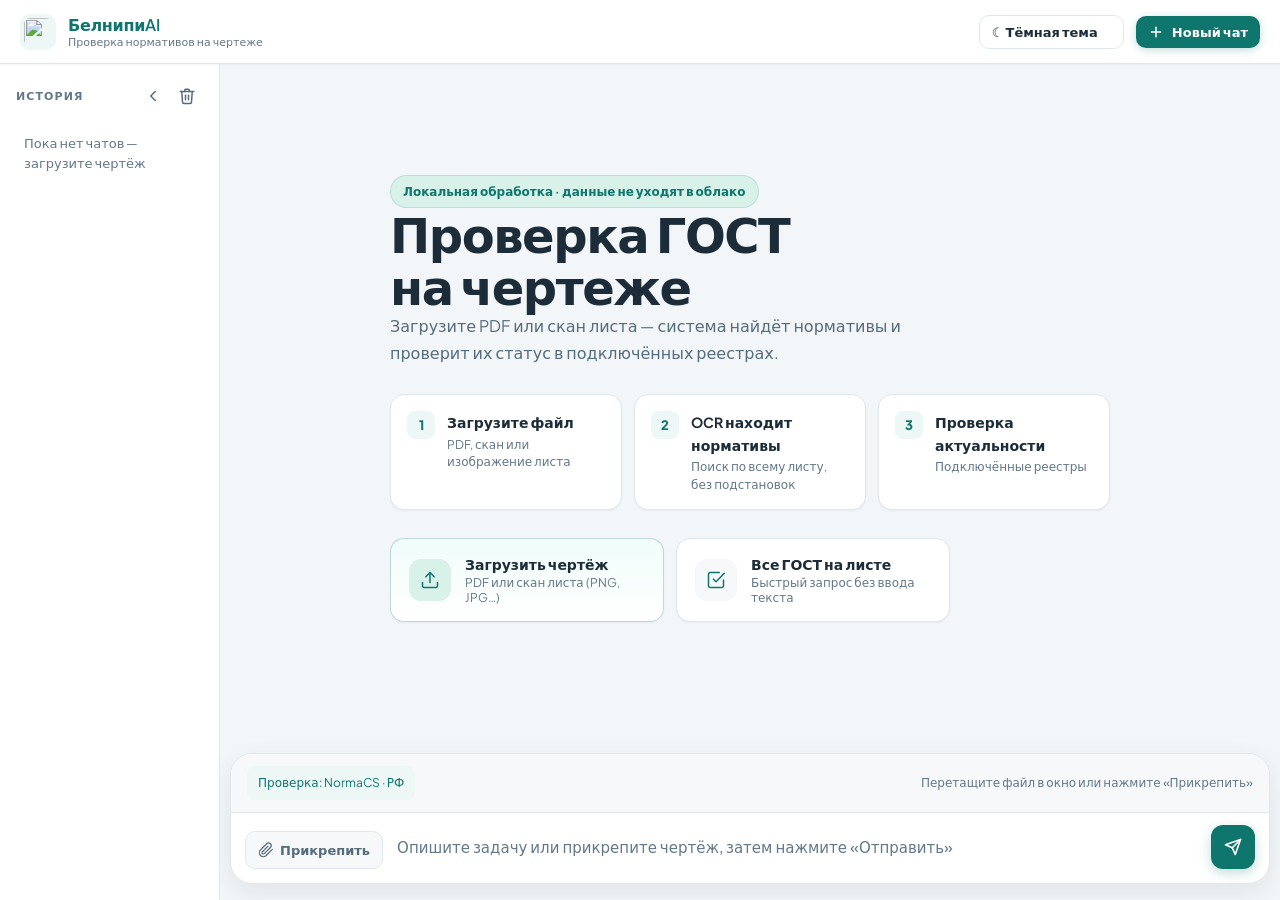
==== commit f4750a1c: "Combine StroyDok and NormaCS statuses and fix PDF zoom" ====
--- a/index.html
+++ b/index.html
@@ -9,7 +9,7 @@
 <link href="https://fonts.googleapis.com/css2?family=Plus+Jakarta+Sans:wght@400;500;600;700;800&display=swap" rel="stylesheet">
   <link rel="stylesheet" href="/static/style.css?v=51">
   <script>try{document.documentElement.dataset.theme=localStorage.getItem('belener-theme')==='dark'?'dark':'light';}catch(e){document.documentElement.dataset.theme='light';}</script>
-  <link rel="stylesheet" href="/static/review.css?v=3">
+  <link rel="stylesheet" href="/static/review.css?v=4">
 </head>
 <body>
 
@@ -70,7 +70,7 @@
             <div class="welcome-hero">
               <div class="welcome-badge">Локальная обработка · данные не уходят в облако</div>
               <h1 class="welcome-title">Проверка ГОСТ<br>на чертеже</h1>
-            <p class="welcome-sub">Загрузите PDF или скан листа — система найдёт нормативы и проверит их статус в NormaCS (РФ). Стройдок временно отключён.</p>
+            <p class="welcome-sub">Загрузите PDF или скан листа — система найдёт нормативы и проверит их статус в подключённых реестрах.</p>
             </div>
 
             <div class="steps">
@@ -92,7 +92,7 @@
                 <div class="step-num">3</div>
                 <div class="step-body">
                   <div class="step-title">Проверка актуальности</div>
-                  <div class="step-desc">NormaCS · РФ</div>
+                  <div class="step-desc">Подключённые реестры</div>
                 </div>
               </div>
             </div>
@@ -200,7 +200,7 @@
   </div>
 </div>
 
-  <script src="/static/review.js?v=3"></script>
-  <script src="/static/app.js?v=80"></script>
+  <script src="/static/review.js?v=4"></script>
+  <script src="/static/app.js?v=82"></script>
 </body>
 </html>
--- a/static/review.css
+++ b/static/review.css
@@ -62,6 +62,9 @@
 .review-status.good {background: var(--review-good-bg); color: var(--review-good-text);}
 .review-status.warn {background: var(--review-warn-bg); color: var(--review-warn-text);}
 .review-status.bad {background: var(--review-bad-bg); color: var(--review-bad-text);}
+.review-status.neutral {background: var(--surface-muted); color: var(--text-secondary);}
+.normative-row-verdict {font-weight: 600;}
+.normative-row-conflict {color: var(--review-warn-text); font-weight: 600;}
 .review-workspace[data-review-view="cards"] .review-list {border: none; background: transparent; gap: 10px; grid-template-columns: repeat(auto-fit,minmax(min(240px,100%),1fr));}
 .review-workspace[data-review-view="cards"] .review-item {border: 1px solid var(--border); border-radius: 10px;}
 .review-detail {background: var(--surface); border: 1px solid var(--border); border-radius: 12px; padding: 16px;}
